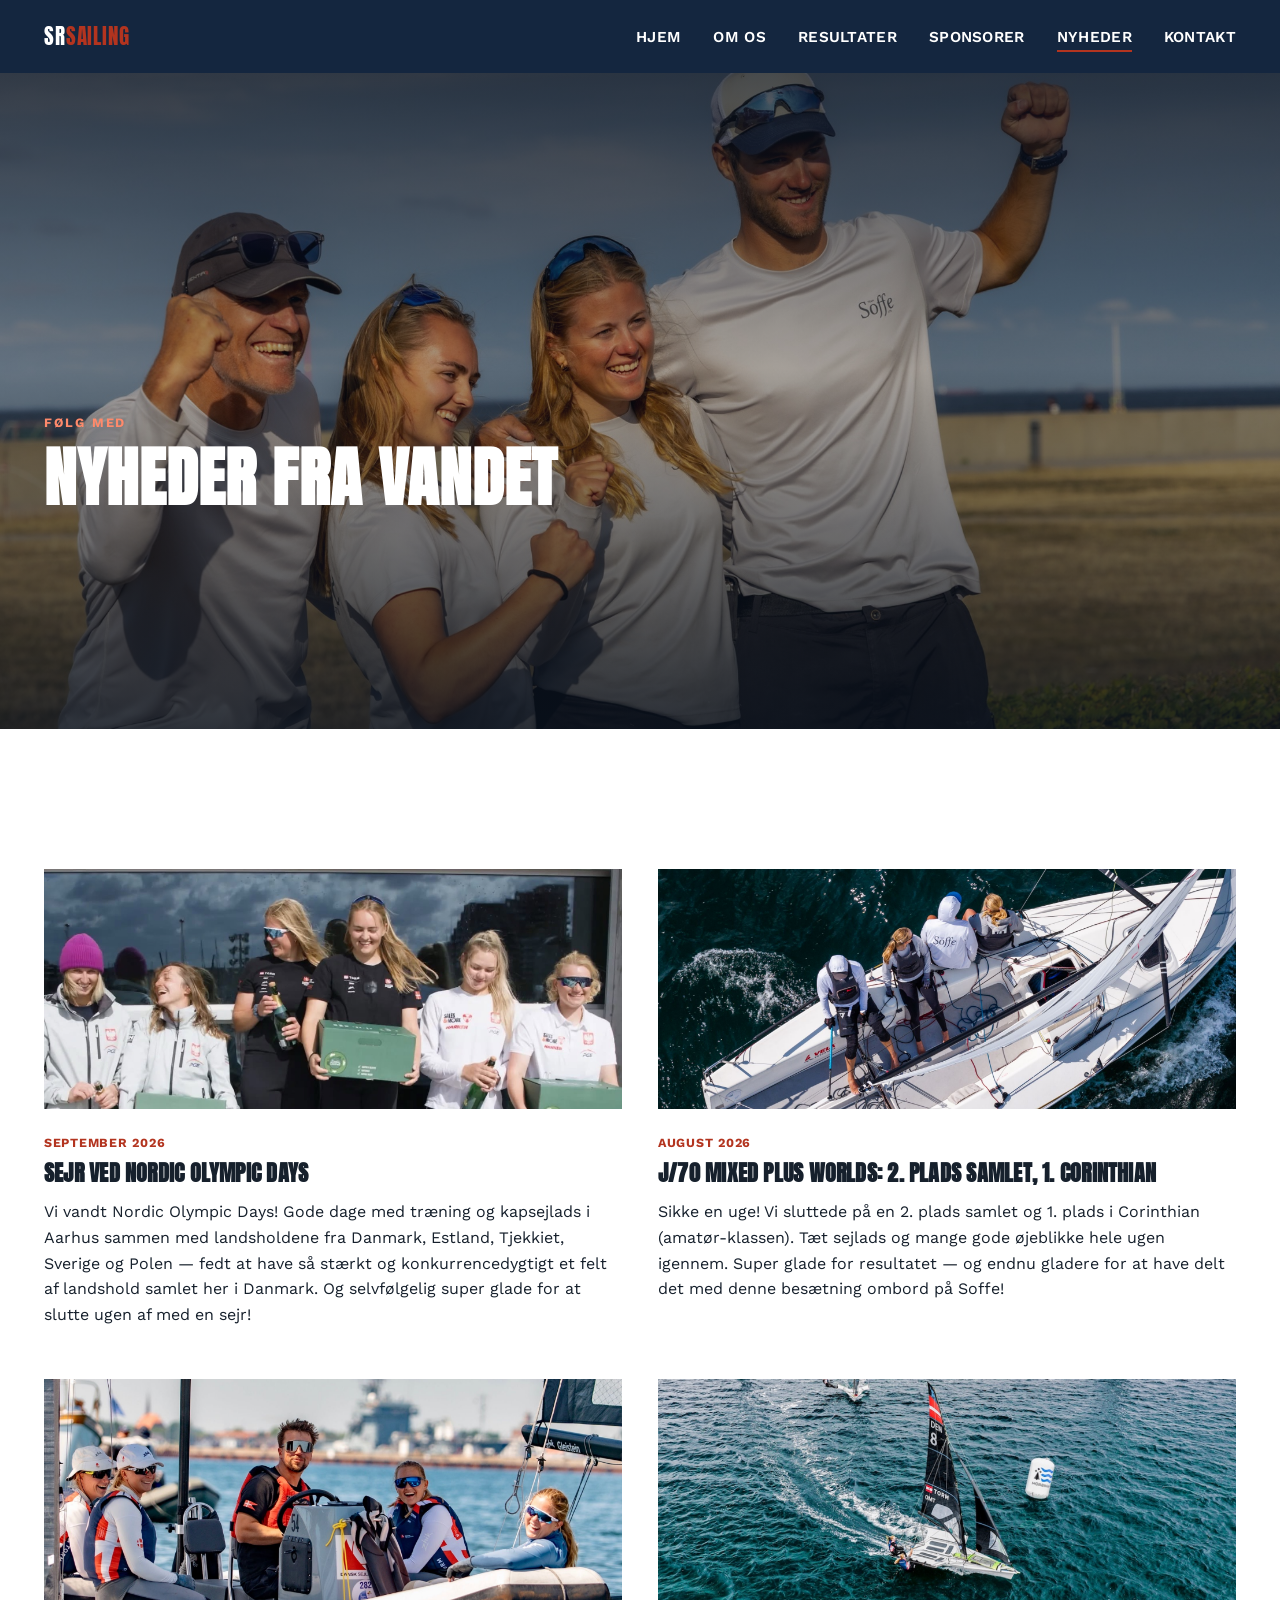
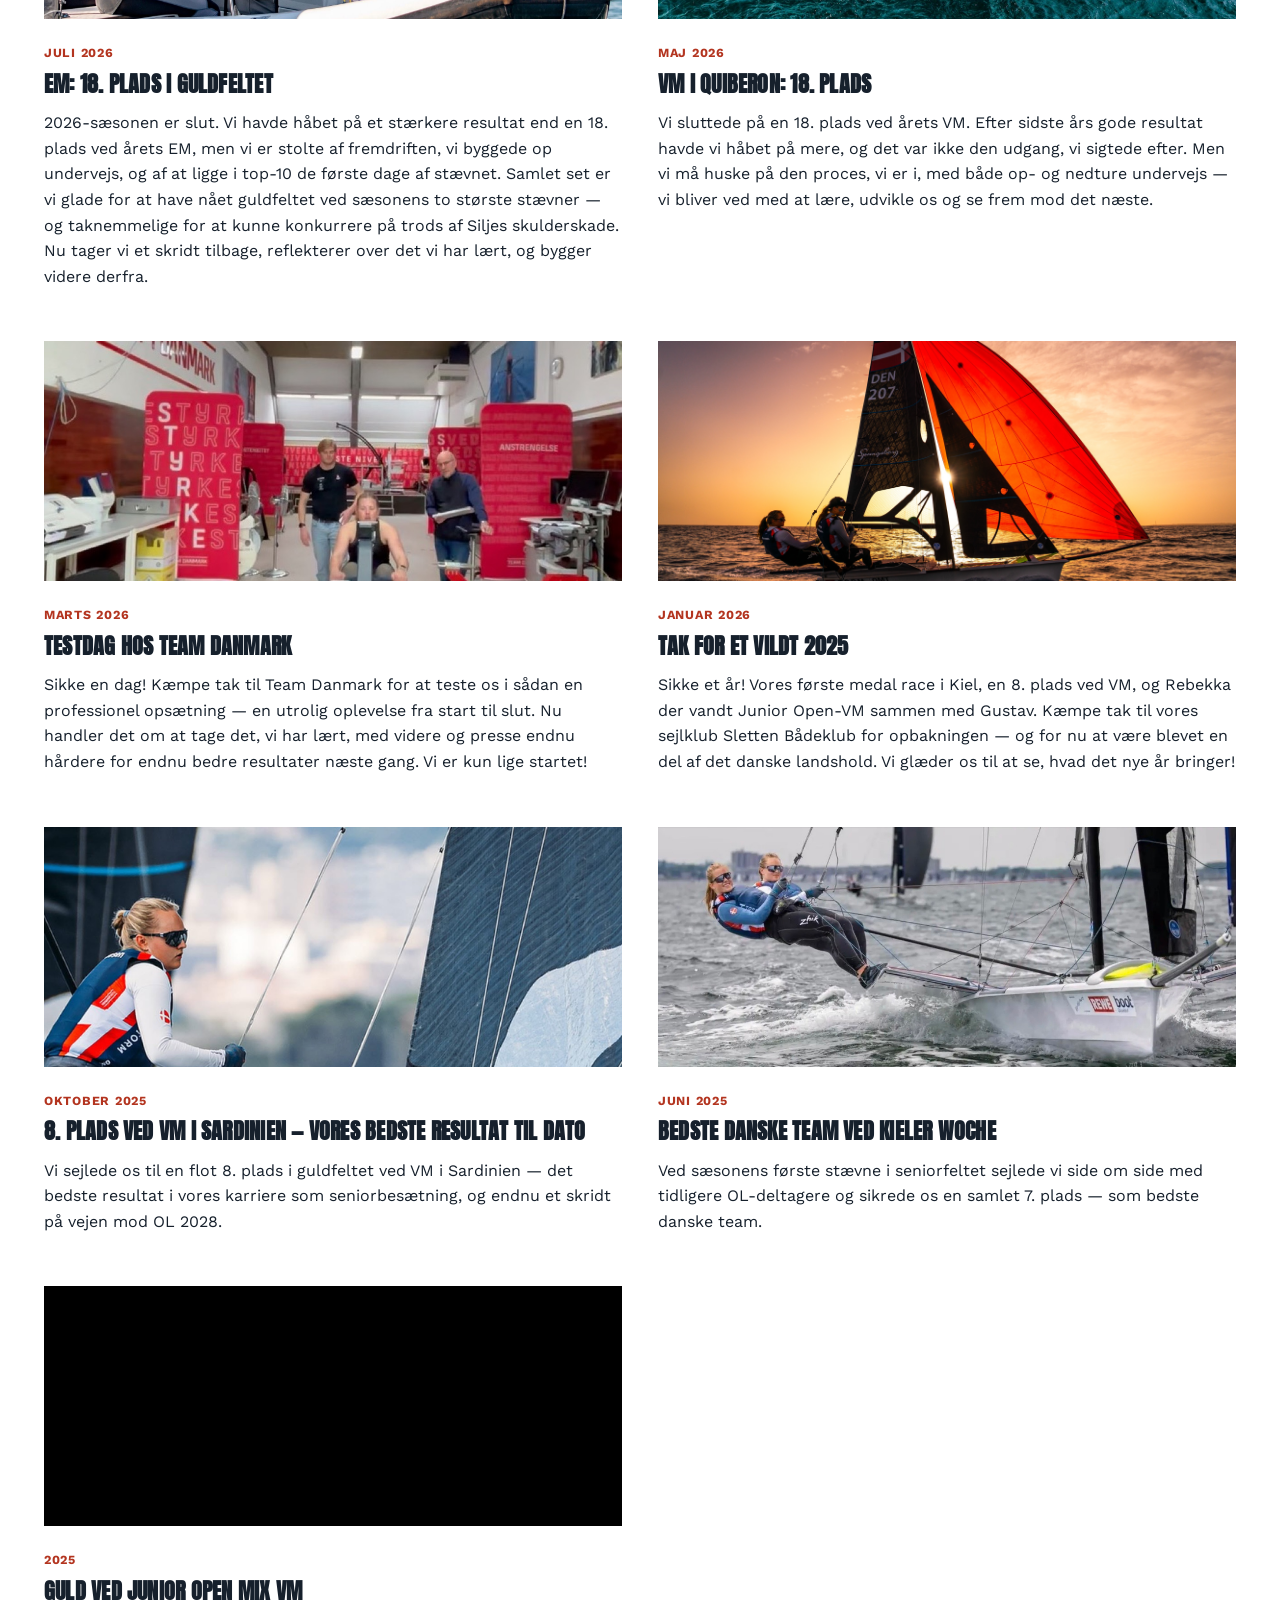
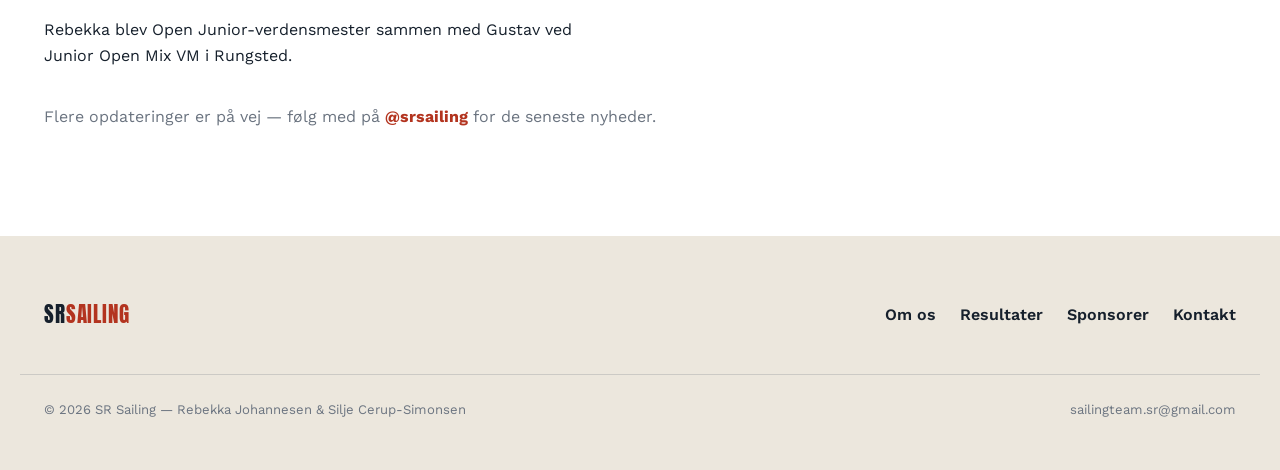
==== blog.html @ fe9ca8b4 "Show both faces in the VM Sardinien post photo Co-Authored-By: Claude Sonnet 5 <noreply@anthropic.co" ====
<!DOCTYPE html>
<html lang="da">
<head>
<meta charset="UTF-8">
<meta name="viewport" content="width=device-width, initial-scale=1.0">
<title>Nyheder — SR Sailing</title>
<meta name="description" content="Nyheder og opdateringer fra Rebekka Johannesen og Silje Cerup-Simonsens rejse mod OL 2028.">
<link rel="preconnect" href="https://fonts.googleapis.com">
<link href="https://fonts.googleapis.com/css2?family=Anton&family=Work+Sans:wght@400;500;600;700;800&display=swap" rel="stylesheet">
<link rel="stylesheet" href="assets/css/style.css">
</head>
<body>

<header class="site-header solid">
  <div class="container">
    <a href="index.html" class="brand">SR<span>SAILING</span></a>
    <button class="nav-toggle" aria-label="Menu">&#9776;</button>
    <ul class="nav-links">
      <li><a href="index.html">Hjem</a></li>
      <li><a href="om-os.html">Om os</a></li>
      <li><a href="resultater.html">Resultater</a></li>
      <li><a href="sponsorer.html">Sponsorer</a></li>
      <li><a href="blog.html" class="active">Nyheder</a></li>
      <li><a href="kontakt.html">Kontakt</a></li>
    </ul>
  </div>
</header>

<section class="page-hero with-photo" style="background-image: url('assets/images/sr-sailing-team.jpg'); background-position: center 20%;">
  <div class="container">
    <span class="eyebrow">Følg med</span>
    <h1>Nyheder fra vandet</h1>
  </div>
</section>

<section>
  <div class="container">
    <div class="post-grid">

      <article class="post-card" id="nordic-olympic-days">
        <img src="assets/images/nordic-olympic-days.jpg" alt="Sejrspodie ved Nordic Olympic Days" style="object-position: top;">
        <span class="post-date">September 2026</span>
        <h3>Sejr ved Nordic Olympic Days</h3>
        <p>Vi vandt Nordic Olympic Days! Gode dage med træning og kapsejlads i Aarhus sammen med landsholdene fra Danmark, Estland, Tjekkiet, Sverige og Polen — fedt at have så stærkt og konkurrencedygtigt et felt af landshold samlet her i Danmark. Og selvfølgelig super glade for at slutte ugen af med en sejr!</p>
      </article>

      <article class="post-card" id="j70-worlds">
        <img src="assets/images/j70-worlds.jpg" alt="Rebekka og Silje til J/70 Mixed Plus Worlds">
        <span class="post-date">August 2026</span>
        <h3>J/70 Mixed Plus Worlds: 2. plads samlet, 1. Corinthian</h3>
        <p>Sikke en uge! Vi sluttede på en 2. plads samlet og 1. plads i Corinthian (amatør-klassen). Tæt sejlads og mange gode øjeblikke hele ugen igennem. Super glade for resultatet — og endnu gladere for at have delt det med denne besætning ombord på Soffe!</p>
      </article>

      <article class="post-card" id="euros26">
        <img src="assets/images/euros26-rib.jpg" alt="Holdet efter en sejlads til EM 2026">
        <span class="post-date">Juli 2026</span>
        <h3>EM: 18. plads i guldfeltet</h3>
        <p>2026-sæsonen er slut. Vi havde håbet på et stærkere resultat end en 18. plads ved årets EM, men vi er stolte af fremdriften, vi byggede op undervejs, og af at ligge i top-10 de første dage af stævnet. Samlet set er vi glade for at have nået guldfeltet ved sæsonens to største stævner — og taknemmelige for at kunne konkurrere på trods af Siljes skulderskade. Nu tager vi et skridt tilbage, reflekterer over det vi har lært, og bygger videre derfra.</p>
      </article>

      <article class="post-card" id="worlds26">
        <img src="assets/images/worlds26-start.jpg" alt="Runder mærket ved VM i Quiberon" style="object-position: bottom;">
        <span class="post-date">Maj 2026</span>
        <h3>VM i Quiberon: 18. plads</h3>
        <p>Vi sluttede på en 18. plads ved årets VM. Efter sidste års gode resultat havde vi håbet på mere, og det var ikke den udgang, vi sigtede efter. Men vi må huske på den proces, vi er i, med både op- og nedture undervejs — vi bliver ved med at lære, udvikle os og se frem mod det næste.</p>
      </article>

      <article class="post-card" id="team-danmark">
        <img src="assets/images/team-danmark-test.jpg" alt="Fysisk test hos Team Danmark">
        <span class="post-date">Marts 2026</span>
        <h3>Testdag hos Team Danmark</h3>
        <p>Sikke en dag! Kæmpe tak til Team Danmark for at teste os i sådan en professionel opsætning — en utrolig oplevelse fra start til slut. Nu handler det om at tage det, vi har lært, med videre og presse endnu hårdere for endnu bedre resultater næste gang. Vi er kun lige startet!</p>
      </article>

      <article class="post-card" id="tak-2025">
        <img src="assets/images/hero-sunset.jpg" alt="DEN 48 i solnedgang">
        <span class="post-date">Januar 2026</span>
        <h3>Tak for et vildt 2025</h3>
        <p>Sikke et år! Vores første medal race i Kiel, en 8. plads ved VM, og Rebekka der vandt Junior Open-VM sammen med Gustav. Kæmpe tak til vores sejlklub Sletten Bådeklub for opbakningen — og for nu at være blevet en del af det danske landshold. Vi glæder os til at se, hvad det nye år bringer!</p>
      </article>

      <article class="post-card">
        <img src="assets/images/sardinien-blue.jpg" alt="DEN 48 under kapsejlads ved VM i Sardinien" style="object-position: top;">
        <span class="post-date">Oktober 2025</span>
        <h3>8. plads ved VM i Sardinien — vores bedste resultat til dato</h3>
        <p>Vi sejlede os til en flot 8. plads i guldfeltet ved VM i Sardinien — det bedste resultat i vores karriere som seniorbesætning, og endnu et skridt på vejen mod OL 2028.</p>
      </article>

      <article class="post-card">
        <img src="assets/images/kieler-woche.jpg" alt="DEN 48 til Kieler Woche" style="object-position: top;">
        <span class="post-date">Juni 2025</span>
        <h3>Bedste danske team ved Kieler Woche</h3>
        <p>Ved sæsonens første stævne i seniorfeltet sejlede vi side om side med tidligere OL-deltagere og sikrede os en samlet 7. plads — som bedste danske team.</p>
      </article>

      <article class="post-card">
        <img src="assets/images/placeholder-black.jpg" alt="Billede fra Junior Open Mix VM mangler">
        <span class="post-date">2025</span>
        <h3>Guld ved Junior Open Mix VM</h3>
        <p>Rebekka blev Open Junior-verdensmester sammen med Gustav ved Junior Open Mix VM i Rungsted.</p>
      </article>

    </div>
    <p style="margin-top: 20px; color: var(--muted);">Flere opdateringer er på vej — følg med på <a href="https://www.instagram.com/srsailing" target="_blank" rel="noopener" style="color:var(--red); font-weight:700;">@srsailing</a> for de seneste nyheder.</p>
  </div>
</section>

<footer class="site-footer">
  <div class="container">
    <a href="index.html" class="brand">SR<span>SAILING</span></a>
    <ul class="footer-links" style="list-style:none; padding:0;">
      <li><a href="om-os.html">Om os</a></li>
      <li><a href="resultater.html">Resultater</a></li>
      <li><a href="sponsorer.html">Sponsorer</a></li>
      <li><a href="kontakt.html">Kontakt</a></li>
    </ul>
  </div>
  <div class="container footer-bottom">
    <span>&copy; 2026 SR Sailing — Rebekka Johannesen &amp; Silje Cerup-Simonsen</span>
    <span>sailingteam.sr@gmail.com</span>
  </div>
</footer>

<script src="assets/js/main.js"></script>
</body>
</html>
---- assets/css/style.css ----
/* SR Sailing — DEN 48 · 49erFX · OL 2028 */

:root {
  --navy: #14263f;
  --navy-light: #1f3a5c;
  --cream: #ece7dd;
  --white: #ffffff;
  --ink: #16202c;
  --red: #b3341f;
  --muted: #6b7480;
  --radius-pill: 999px;
  --max-width: 1240px;
}

* { box-sizing: border-box; }
html { scroll-behavior: smooth; }

body {
  margin: 0;
  font-family: "Work Sans", -apple-system, BlinkMacSystemFont, "Segoe UI", sans-serif;
  color: var(--ink);
  background: var(--white);
  line-height: 1.6;
}

h1, h2, h3, .display {
  font-family: "Anton", "Arial Narrow", sans-serif;
  text-transform: uppercase;
  letter-spacing: 0.01em;
  line-height: 0.95;
  margin: 0;
}

a { color: inherit; text-decoration: none; }
img { max-width: 100%; display: block; }

.container {
  max-width: var(--max-width);
  margin: 0 auto;
  padding: 0 24px;
}

/* ---------- Header / Nav ---------- */

.site-header {
  position: absolute;
  top: 0; left: 0; right: 0;
  z-index: 50;
  padding: 28px 0;
}

.site-header.solid {
  position: relative;
  background: var(--navy);
  padding: 20px 0;
}

.site-header .container {
  display: flex;
  align-items: center;
  justify-content: space-between;
}

.brand {
  font-family: "Anton", sans-serif;
  font-size: 1.3rem;
  color: var(--white);
  letter-spacing: 0.04em;
}

.brand span { color: var(--red); }

.nav-links {
  display: flex;
  gap: 32px;
  list-style: none;
  margin: 0;
  padding: 0;
}

.nav-links a {
  color: var(--white);
  font-weight: 600;
  font-size: 0.95rem;
  letter-spacing: 0.02em;
  text-transform: uppercase;
  border-bottom: 2px solid transparent;
  padding-bottom: 4px;
  transition: border-color 0.2s ease;
}

.nav-links a:hover,
.nav-links a.active {
  border-color: var(--red);
}

.nav-toggle {
  display: none;
  background: none;
  border: none;
  color: var(--white);
  font-size: 1.6rem;
  cursor: pointer;
}

@media (max-width: 820px) {
  .nav-toggle { display: block; }
  .nav-links {
    position: fixed;
    inset: 0 0 0 auto;
    width: 78%;
    max-width: 320px;
    background: var(--navy);
    flex-direction: column;
    padding: 100px 32px;
    gap: 26px;
    transform: translateX(100%);
    transition: transform 0.3s ease;
  }
  .nav-links.open { transform: translateX(0); }
}

/* ---------- Hero ---------- */

.hero {
  position: relative;
  min-height: 92vh;
  display: flex;
  align-items: flex-end;
  color: var(--white);
  background-size: cover;
  background-position: center;
  overflow: hidden;
}

.hero::after {
  content: "";
  position: absolute;
  inset: 0;
  background: linear-gradient(180deg, rgba(10,18,30,0.22) 0%, rgba(10,18,30,0.05) 35%, rgba(10,18,30,0.48) 100%);
}

.hero-content {
  position: relative;
  z-index: 2;
  padding-bottom: 90px;
  min-width: 0;
}

.hero h1 {
  font-size: clamp(2.6rem, 8vw, 6rem);
  max-width: 900px;
}

.hero p {
  margin-top: 18px;
  font-size: 1.15rem;
  max-width: 520px;
  color: rgba(255,255,255,0.9);
}

.hero-meta {
  margin-top: 8px;
  font-weight: 600;
  letter-spacing: 0.08em;
  text-transform: uppercase;
  font-size: 0.85rem;
  color: var(--red);
}

.hero-actions {
  margin-top: 32px;
  display: flex;
  gap: 16px;
  flex-wrap: wrap;
}

.hero-content.align-right {
  text-align: left;
  margin-left: 62%;
  max-width: 38%;
  padding-right: 24px;
  flex-shrink: 0;
}

@media (max-width: 900px) {
  .hero-content.align-right {
    margin-left: 0;
    max-width: none;
    padding-right: 24px;
    flex-shrink: 1;
    width: 100%;
  }
  .hero-content.align-right .hero-actions {
    justify-content: flex-start;
  }
}

/* ---------- Buttons ---------- */

.btn {
  display: inline-block;
  padding: 16px 34px;
  border-radius: var(--radius-pill);
  font-weight: 700;
  text-transform: uppercase;
  letter-spacing: 0.05em;
  font-size: 0.85rem;
  transition: transform 0.15s ease, background 0.2s ease;
  border: 2px solid transparent;
}

.btn:hover { transform: translateY(-2px); }

.btn-light { background: var(--white); color: var(--navy); }
.btn-light:hover { background: var(--cream); }

.btn-outline { border-color: var(--white); color: var(--white); }
.btn-outline:hover { background: var(--white); color: var(--navy); }

.btn-navy { background: var(--navy); color: var(--white); }
.btn-navy:hover { background: var(--navy-light); }

.btn-red { background: var(--red); color: var(--white); }

/* ---------- Sections ---------- */

section { padding: 90px 0; }

.section-navy { background: var(--navy); color: var(--white); }
.section-cream { background: var(--cream); }

.eyebrow {
  text-transform: uppercase;
  letter-spacing: 0.15em;
  font-size: 0.8rem;
  font-weight: 700;
  color: var(--red);
  margin-bottom: 14px;
  display: block;
}

.section-navy .eyebrow { color: #ff8a6b; }

.big-title {
  font-size: clamp(2.2rem, 6vw, 4.5rem);
  margin-bottom: 24px;
}

.two-col {
  display: grid;
  grid-template-columns: 1fr 1fr;
  gap: 60px;
  align-items: start;
}

@media (max-width: 780px) {
  .two-col { grid-template-columns: 1fr; gap: 32px; }
}

.lede { font-size: 1.2rem; max-width: 46ch; }

/* ---------- Stats ---------- */

.stats-row {
  display: grid;
  grid-template-columns: repeat(4, 1fr);
  gap: 28px;
  margin-top: 50px;
}

@media (max-width: 780px) {
  .stats-row { grid-template-columns: repeat(2, 1fr); }
}

.stat {
  border-left: 3px solid var(--red);
  padding-left: 18px;
}

.stat .num {
  font-family: "Anton", sans-serif;
  font-size: 2.6rem;
  display: block;
}

.stat .label {
  font-size: 0.85rem;
  color: var(--muted);
  text-transform: uppercase;
  letter-spacing: 0.04em;
}

.section-navy .stat .label { color: rgba(255,255,255,0.65); }

/* ---------- Gallery ---------- */

.gallery {
  display: grid;
  grid-template-columns: repeat(4, 1fr);
  gap: 4px;
  margin-top: 40px;
}

.gallery img {
  width: 100%;
  height: 320px;
  object-fit: cover;
}

@media (max-width: 900px) {
  .gallery { grid-template-columns: repeat(2, 1fr); }
  .gallery img { height: 220px; }
}

.gallery-item {
  position: relative;
  overflow: hidden;
  display: block;
  cursor: pointer;
}

.gallery-item img {
  transition: transform 0.4s ease;
}

.gallery-item:hover img {
  transform: scale(1.05);
}

.gallery-item .tag {
  position: absolute;
  left: 14px;
  bottom: 14px;
  color: var(--white);
  font-weight: 700;
  text-transform: uppercase;
  font-size: 0.72rem;
  letter-spacing: 0.06em;
  padding: 6px 14px;
  background: rgba(20,38,63,0.65);
  border-radius: var(--radius-pill);
}

/* ---------- Cards ---------- */

.card {
  background: var(--white);
  border-radius: 4px;
  padding: 36px;
  box-shadow: 0 12px 40px rgba(20, 38, 63, 0.08);
}

.people-grid {
  display: grid;
  grid-template-columns: 1fr 1fr;
  gap: 40px;
  margin-top: 50px;
}

@media (max-width: 780px) {
  .people-grid { grid-template-columns: 1fr; }
}

.person-card img {
  width: 100%;
  height: 340px;
  object-fit: cover;
  margin-bottom: 20px;
}

.person-card h3 { font-size: 1.6rem; margin-bottom: 4px; }
.person-role {
  color: var(--red);
  font-weight: 700;
  text-transform: uppercase;
  font-size: 0.8rem;
  letter-spacing: 0.06em;
  display: block;
  margin-bottom: 14px;
}

/* ---------- Timeline / Results ---------- */

.timeline { margin-top: 50px; }

.timeline-group { margin-bottom: 50px; }

.timeline-group h3 {
  font-size: 1.5rem;
  margin-bottom: 22px;
  padding-bottom: 12px;
  border-bottom: 3px solid var(--red);
  display: inline-block;
}

.result-row {
  display: flex;
  justify-content: space-between;
  align-items: baseline;
  gap: 20px;
  padding: 18px 0;
  border-bottom: 1px solid rgba(20,38,63,0.1);
}

.result-row .year {
  font-family: "Anton", sans-serif;
  font-size: 1.1rem;
  color: var(--red);
  min-width: 64px;
}

.result-row .what { flex: 1; font-weight: 600; }
.result-row .place { color: var(--muted); font-size: 0.95rem; }

.badge {
  display: inline-block;
  background: var(--navy);
  color: var(--white);
  font-size: 0.7rem;
  font-weight: 700;
  text-transform: uppercase;
  letter-spacing: 0.05em;
  padding: 4px 10px;
  border-radius: var(--radius-pill);
  margin-left: 10px;
}

/* ---------- Sponsors ---------- */

.sponsor-list {
  display: flex;
  flex-wrap: wrap;
  gap: 18px;
  margin-top: 40px;
}

.sponsor-pill {
  background: rgba(255,255,255,0.08);
  border: 1px solid rgba(255,255,255,0.25);
  padding: 14px 26px;
  border-radius: var(--radius-pill);
  font-weight: 700;
  letter-spacing: 0.03em;
}

.section-cream .sponsor-pill {
  background: var(--white);
  border: 1px solid rgba(20,38,63,0.15);
  color: var(--navy);
}

.offer-grid {
  display: grid;
  grid-template-columns: repeat(3, 1fr);
  gap: 30px;
  margin-top: 50px;
}

@media (max-width: 900px) {
  .offer-grid { grid-template-columns: 1fr; }
}

.offer-card h3 {
  font-size: 1.15rem;
  margin-bottom: 12px;
  text-transform: none;
  font-family: "Work Sans", sans-serif;
  font-weight: 800;
}

/* ---------- Blog ---------- */

.post-grid {
  display: grid;
  grid-template-columns: repeat(2, 1fr);
  gap: 36px;
  margin-top: 50px;
}

@media (max-width: 780px) {
  .post-grid { grid-template-columns: 1fr; }
}

.post-card img {
  width: 100%;
  height: 240px;
  object-fit: cover;
  margin-bottom: 20px;
}

.post-date {
  text-transform: uppercase;
  font-size: 0.78rem;
  letter-spacing: 0.06em;
  color: var(--red);
  font-weight: 700;
}

.post-card h3 { margin-top: 8px; font-size: 1.4rem; }

/* ---------- Contact ---------- */

.contact-grid {
  display: grid;
  grid-template-columns: 1fr 1fr;
  gap: 50px;
  margin-top: 40px;
}

@media (max-width: 780px) {
  .contact-grid { grid-template-columns: 1fr; }
}

.contact-item {
  padding: 26px 0;
  border-bottom: 1px solid rgba(255,255,255,0.15);
}

.contact-item .label {
  text-transform: uppercase;
  font-size: 0.78rem;
  letter-spacing: 0.06em;
  color: rgba(255,255,255,0.6);
  display: block;
  margin-bottom: 6px;
}

.contact-item a, .contact-item span.value {
  font-size: 1.2rem;
  font-weight: 700;
}

/* ---------- Footer ---------- */

.site-footer {
  background: var(--cream);
  padding: 50px 0;
}

.site-footer .container {
  display: flex;
  justify-content: space-between;
  align-items: center;
  flex-wrap: wrap;
  gap: 20px;
}

.site-footer .brand { color: var(--ink); }
.site-footer .brand span { color: var(--red); }

.footer-links {
  display: flex;
  gap: 24px;
  font-weight: 600;
}

.footer-bottom {
  margin-top: 30px;
  padding-top: 24px;
  border-top: 1px solid rgba(20,38,63,0.15);
  font-size: 0.82rem;
  color: var(--muted);
  display: flex;
  justify-content: space-between;
  flex-wrap: wrap;
  gap: 10px;
}

/* ---------- Page hero (inner pages) ---------- */

.page-hero {
  background: var(--navy);
  color: var(--white);
  padding: 180px 0 70px;
}

.page-hero .eyebrow { color: #ff8a6b; }
.page-hero h1 { font-size: clamp(2.2rem, 7vw, 4rem); }

.page-hero.with-photo {
  position: relative;
  background-size: cover;
  background-position: center;
  padding: 340px 0 220px;
  overflow: hidden;
}

.page-hero.with-photo::after {
  content: "";
  position: absolute;
  inset: 0;
  background: linear-gradient(180deg, rgba(10,18,30,0.75) 0%, rgba(10,18,30,0.35) 45%, rgba(10,18,30,0.85) 100%);
}

.page-hero.with-photo .container {
  position: relative;
  z-index: 2;
}

.full-photo {
  height: 60vh;
  min-height: 380px;
  background-size: cover;
  background-position: center;
}

/* ---------- Full-bleed feature video (no controls, autoplay muted) ---------- */

.video-feature {
  position: relative;
  width: 100%;
  height: 85vh;
  min-height: 420px;
  max-height: 820px;
  background: #000;
  overflow: hidden;
}

.video-feature video {
  width: 100%;
  height: 100%;
  object-fit: cover;
  display: block;
  pointer-events: none;
}

.mute-toggle {
  position: absolute;
  right: 24px;
  bottom: 24px;
  z-index: 3;
  width: 48px;
  height: 48px;
  border-radius: 50%;
  border: none;
  background: rgba(20, 38, 63, 0.55);
  color: var(--white);
  font-size: 1.2rem;
  cursor: pointer;
  display: flex;
  align-items: center;
  justify-content: center;
  transition: background 0.2s ease;
}

.mute-toggle:hover {
  background: rgba(20, 38, 63, 0.8);
}

/* ---------- Video embeds ---------- */

.video-wrap {
  position: relative;
  width: 100%;
  aspect-ratio: 16 / 9;
  margin-top: 40px;
  background: #000;
  overflow: hidden;
}

.video-wrap iframe,
.video-wrap video {
  display: block;
  width: 100%;
  height: 100%;
  border: 0;
  object-fit: cover;
}
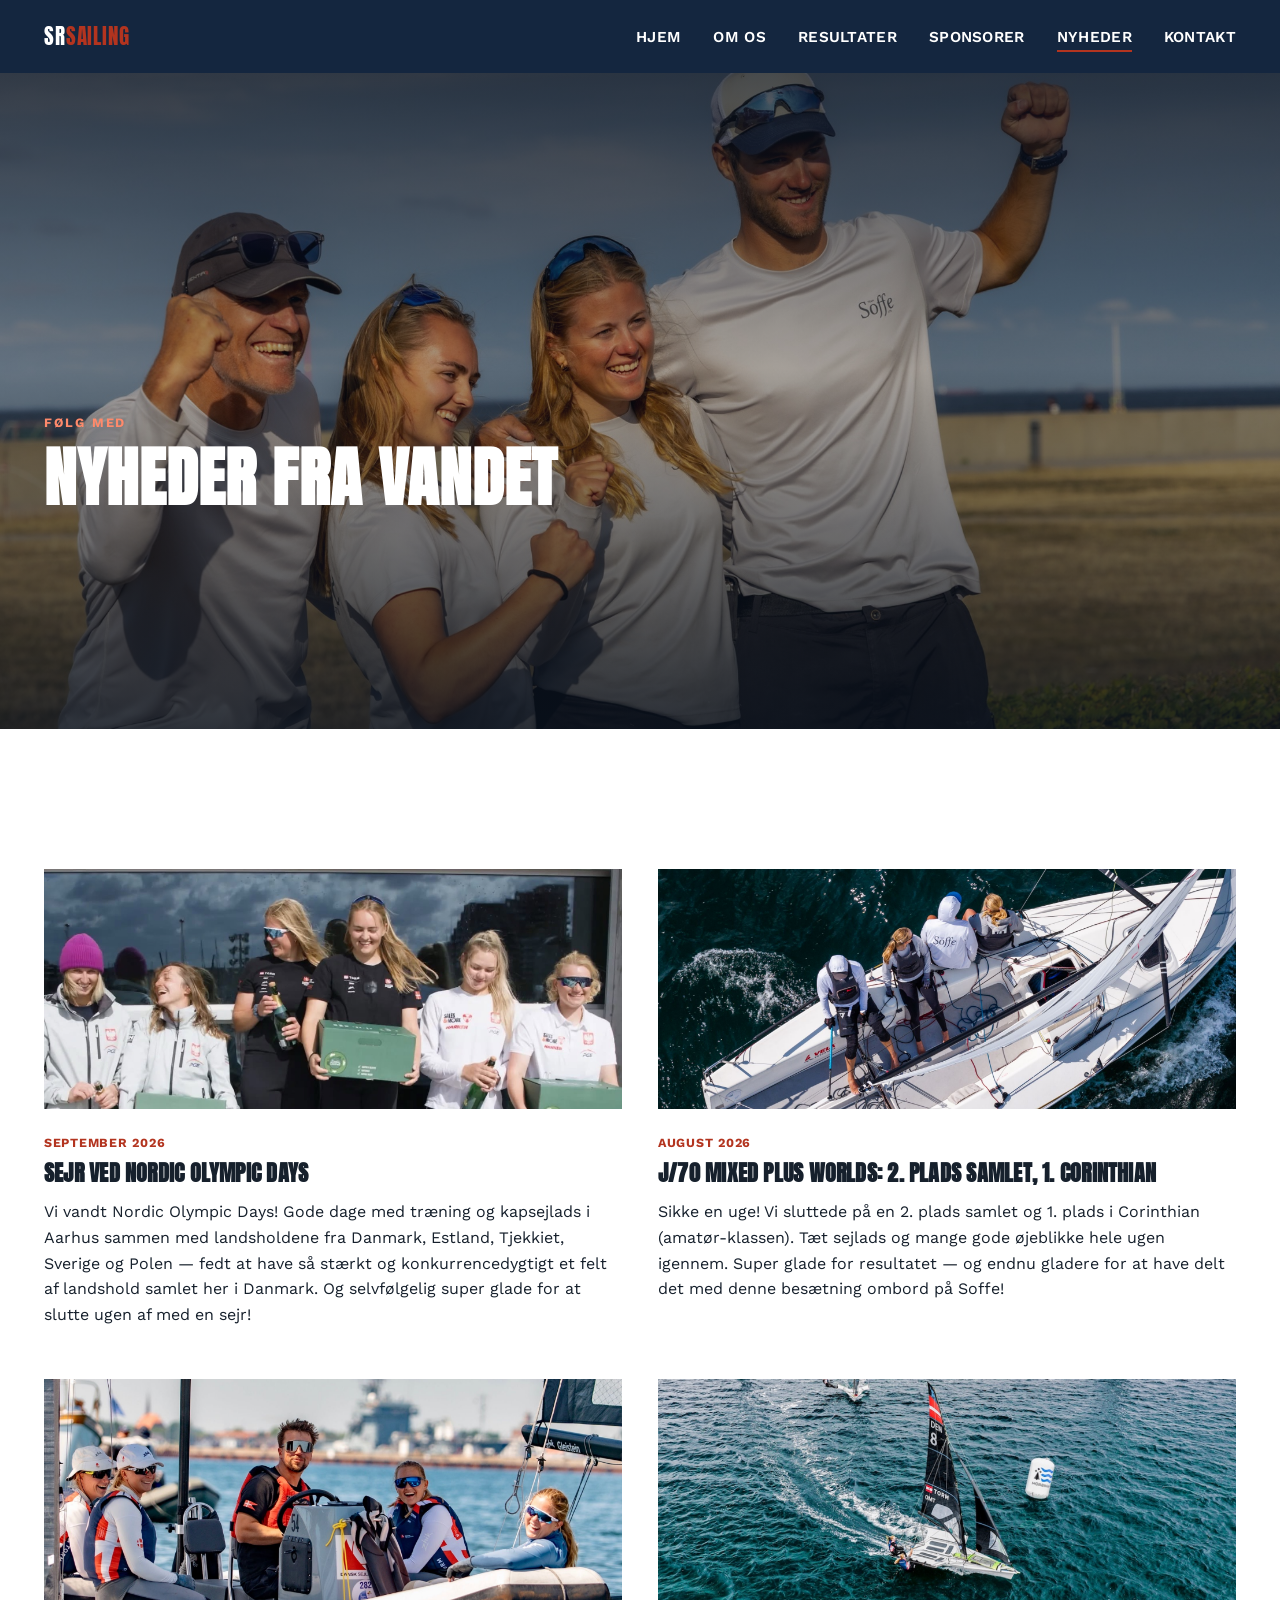
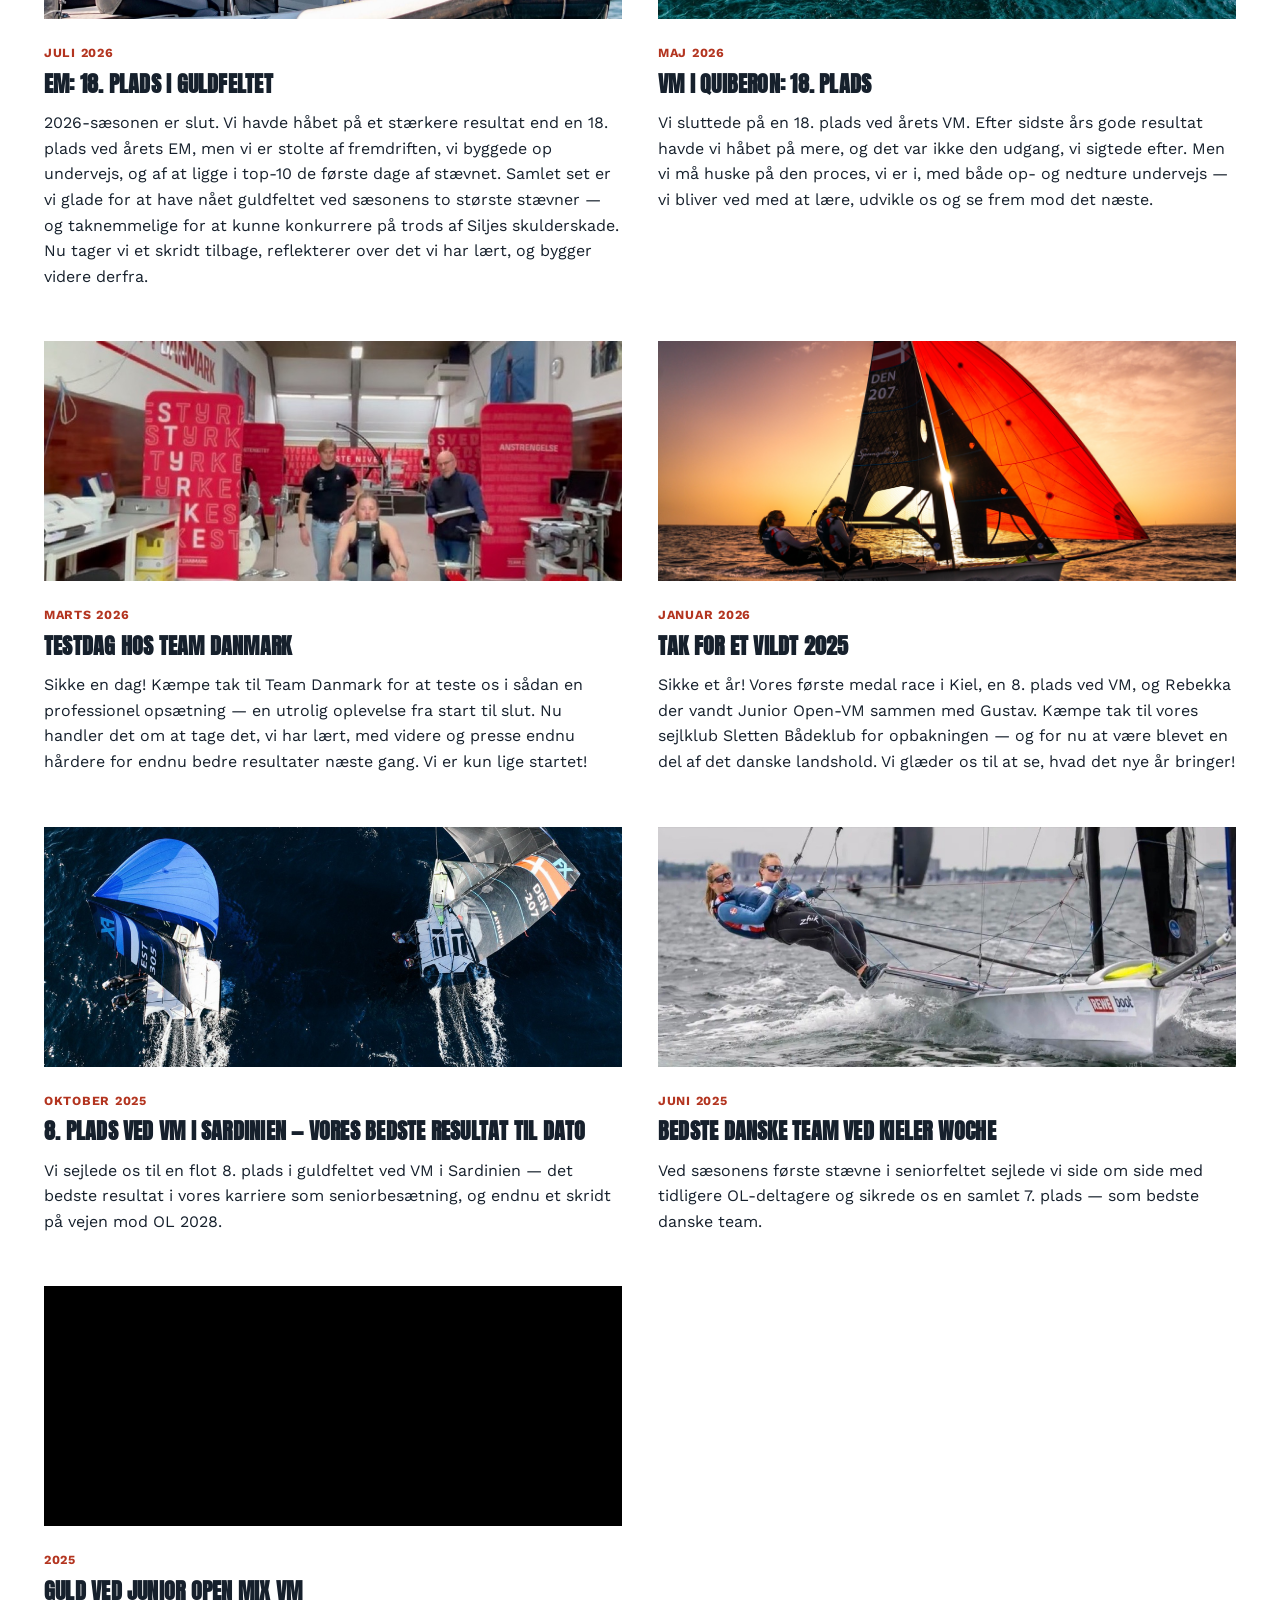
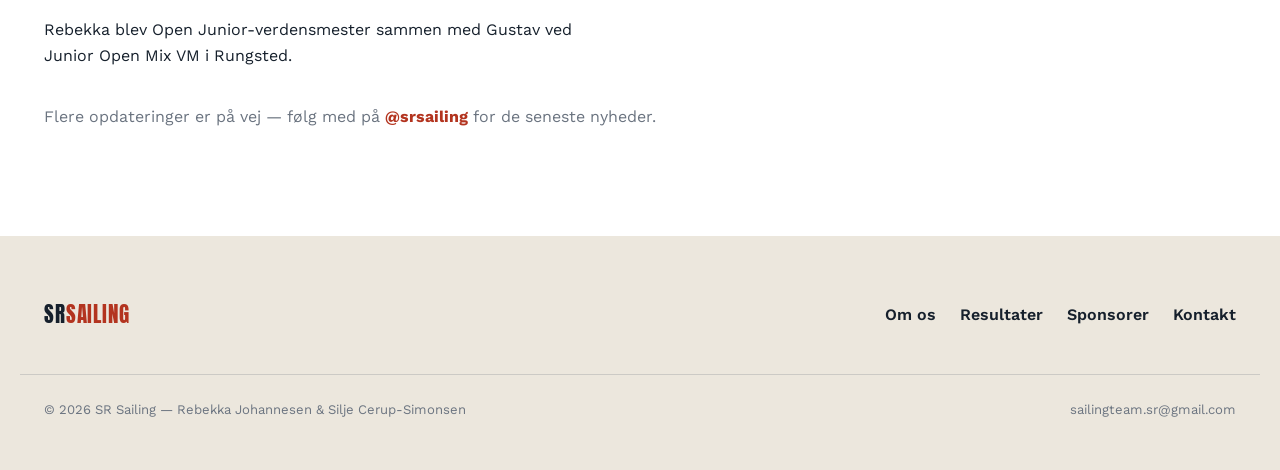
==== commit 2b5fcace: "Use aerial drone shot for VM Sardinien post Co-Authored-By: Claude Sonnet 5 <noreply@anthropic.com>" ====
--- a/blog.html
+++ b/blog.html
@@ -80,7 +80,7 @@
       </article>
 
       <article class="post-card">
-        <img src="assets/images/sardinien-blue.jpg" alt="DEN 48 under kapsejlads ved VM i Sardinien" style="object-position: top;">
+        <img src="assets/images/sardinien-aerial.jpg" alt="DEN 207 under kapsejlads ved VM i Sardinien">
         <span class="post-date">Oktober 2025</span>
         <h3>8. plads ved VM i Sardinien — vores bedste resultat til dato</h3>
         <p>Vi sejlede os til en flot 8. plads i guldfeltet ved VM i Sardinien — det bedste resultat i vores karriere som seniorbesætning, og endnu et skridt på vejen mod OL 2028.</p>
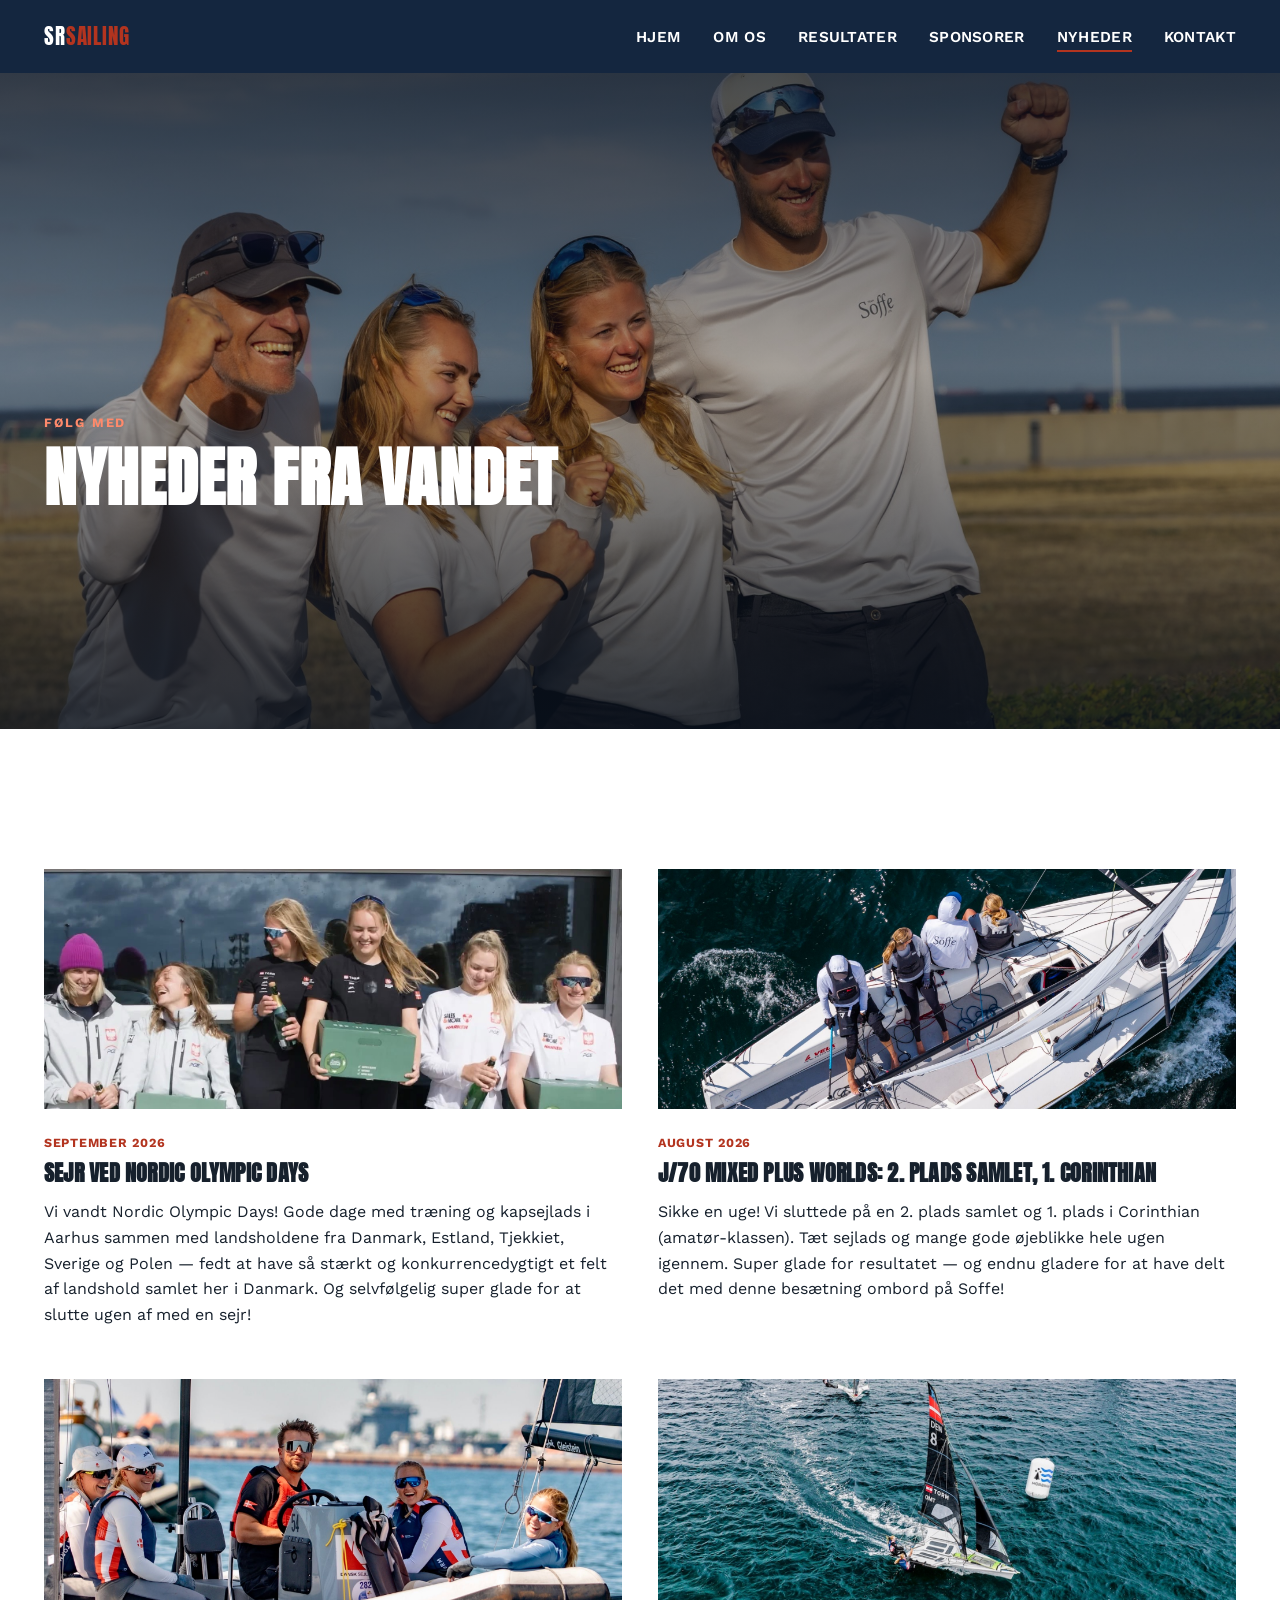
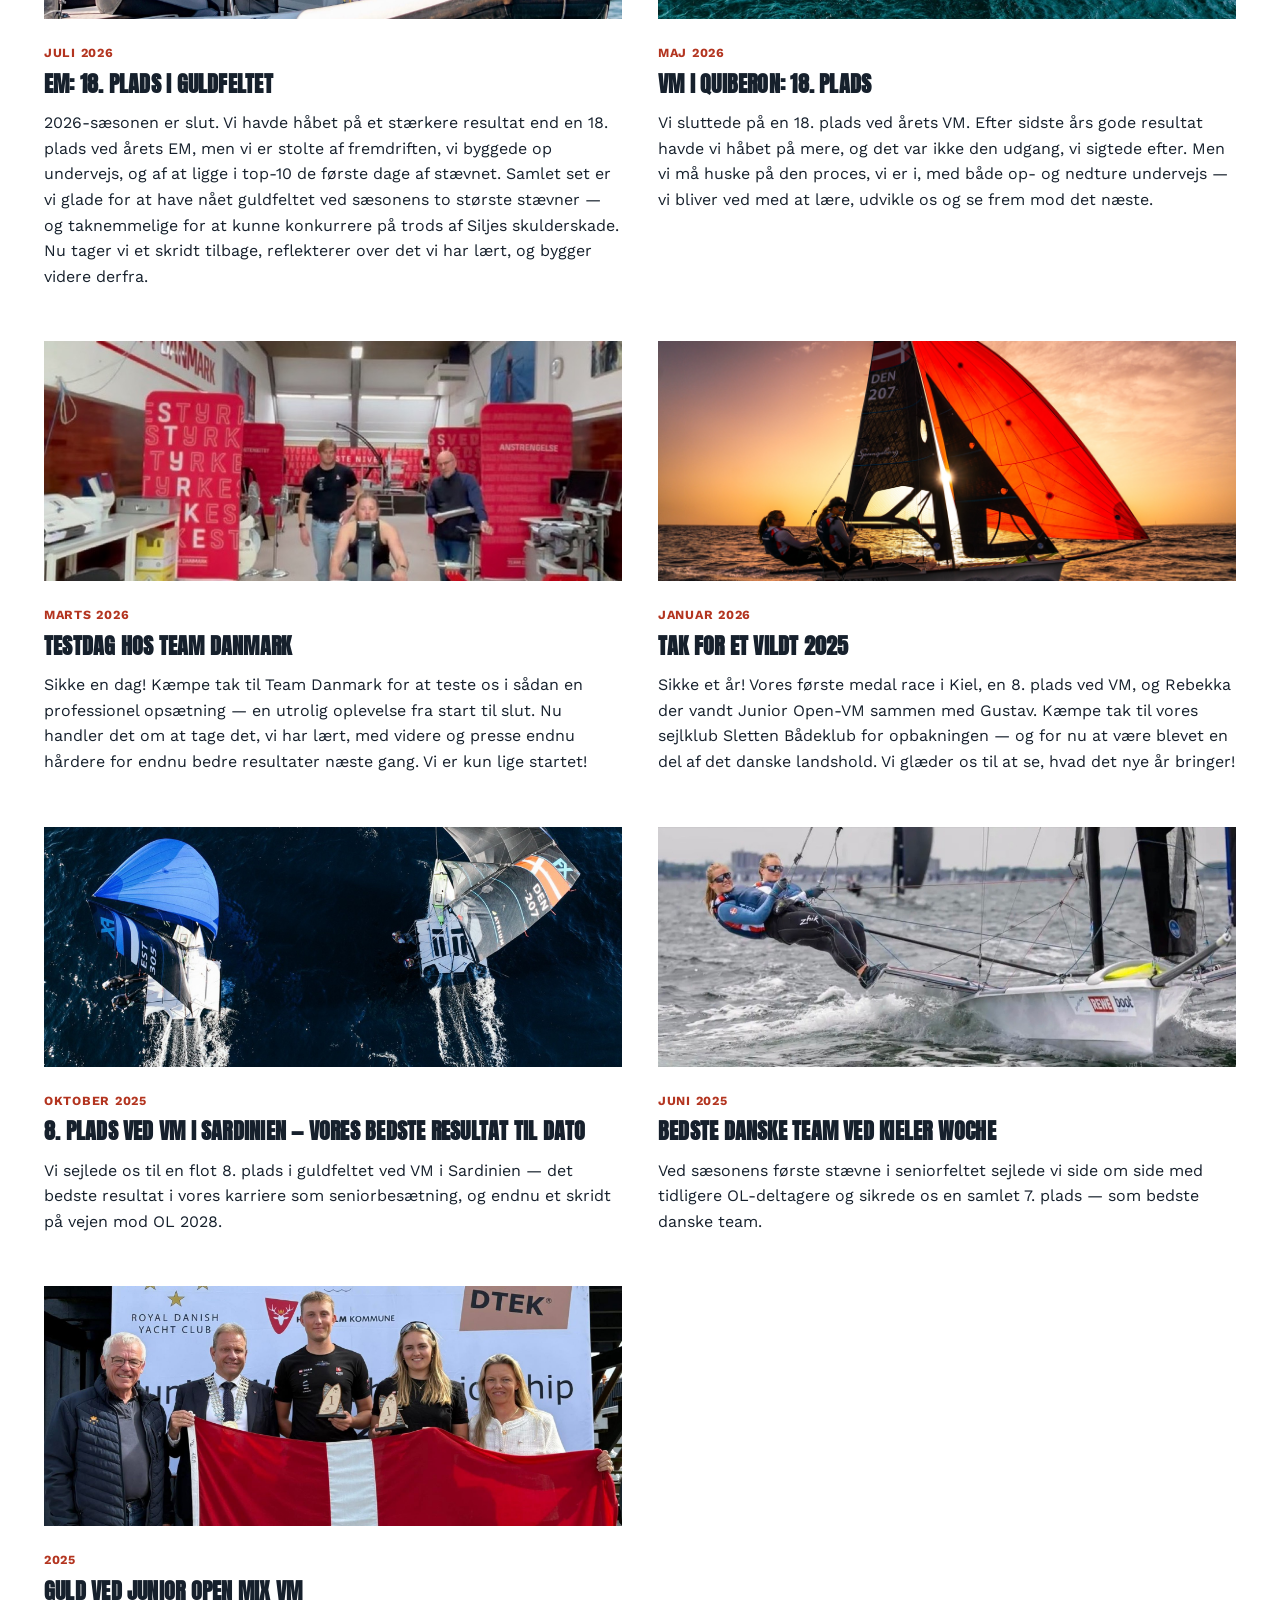
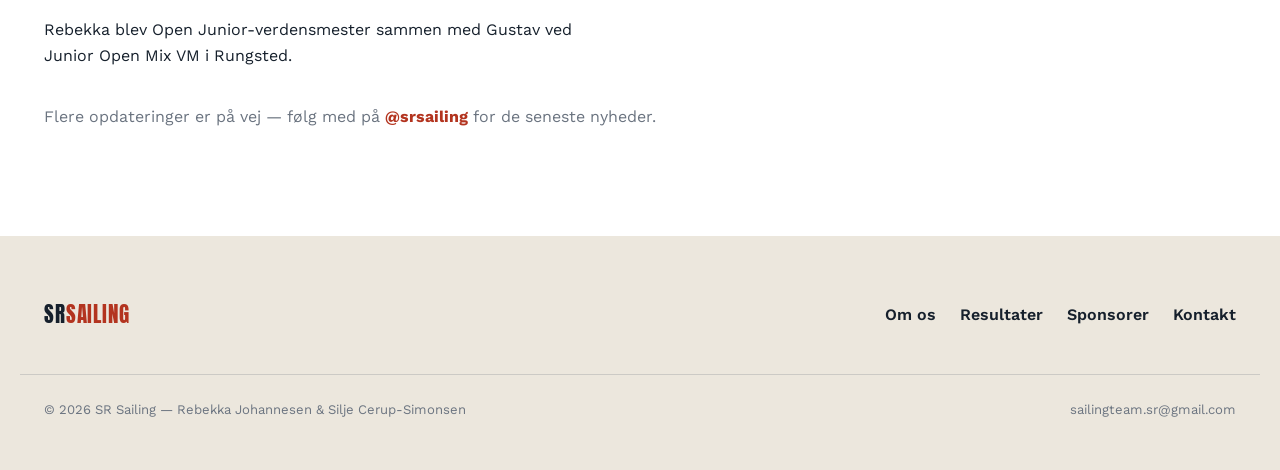
==== commit e2a02684: "Add podium photo for Junior Open Mix VM post Co-Authored-By: Claude Sonnet 5 <noreply@anthropic.com>" ====
--- a/blog.html
+++ b/blog.html
@@ -94,7 +94,7 @@
       </article>
 
       <article class="post-card">
-        <img src="assets/images/placeholder-black.jpg" alt="Billede fra Junior Open Mix VM mangler">
+        <img src="assets/images/junior-open-mix-vm.jpg" alt="Rebekka og Gustav på podiet ved Junior Open Mix VM i Rungsted">
         <span class="post-date">2025</span>
         <h3>Guld ved Junior Open Mix VM</h3>
         <p>Rebekka blev Open Junior-verdensmester sammen med Gustav ved Junior Open Mix VM i Rungsted.</p>
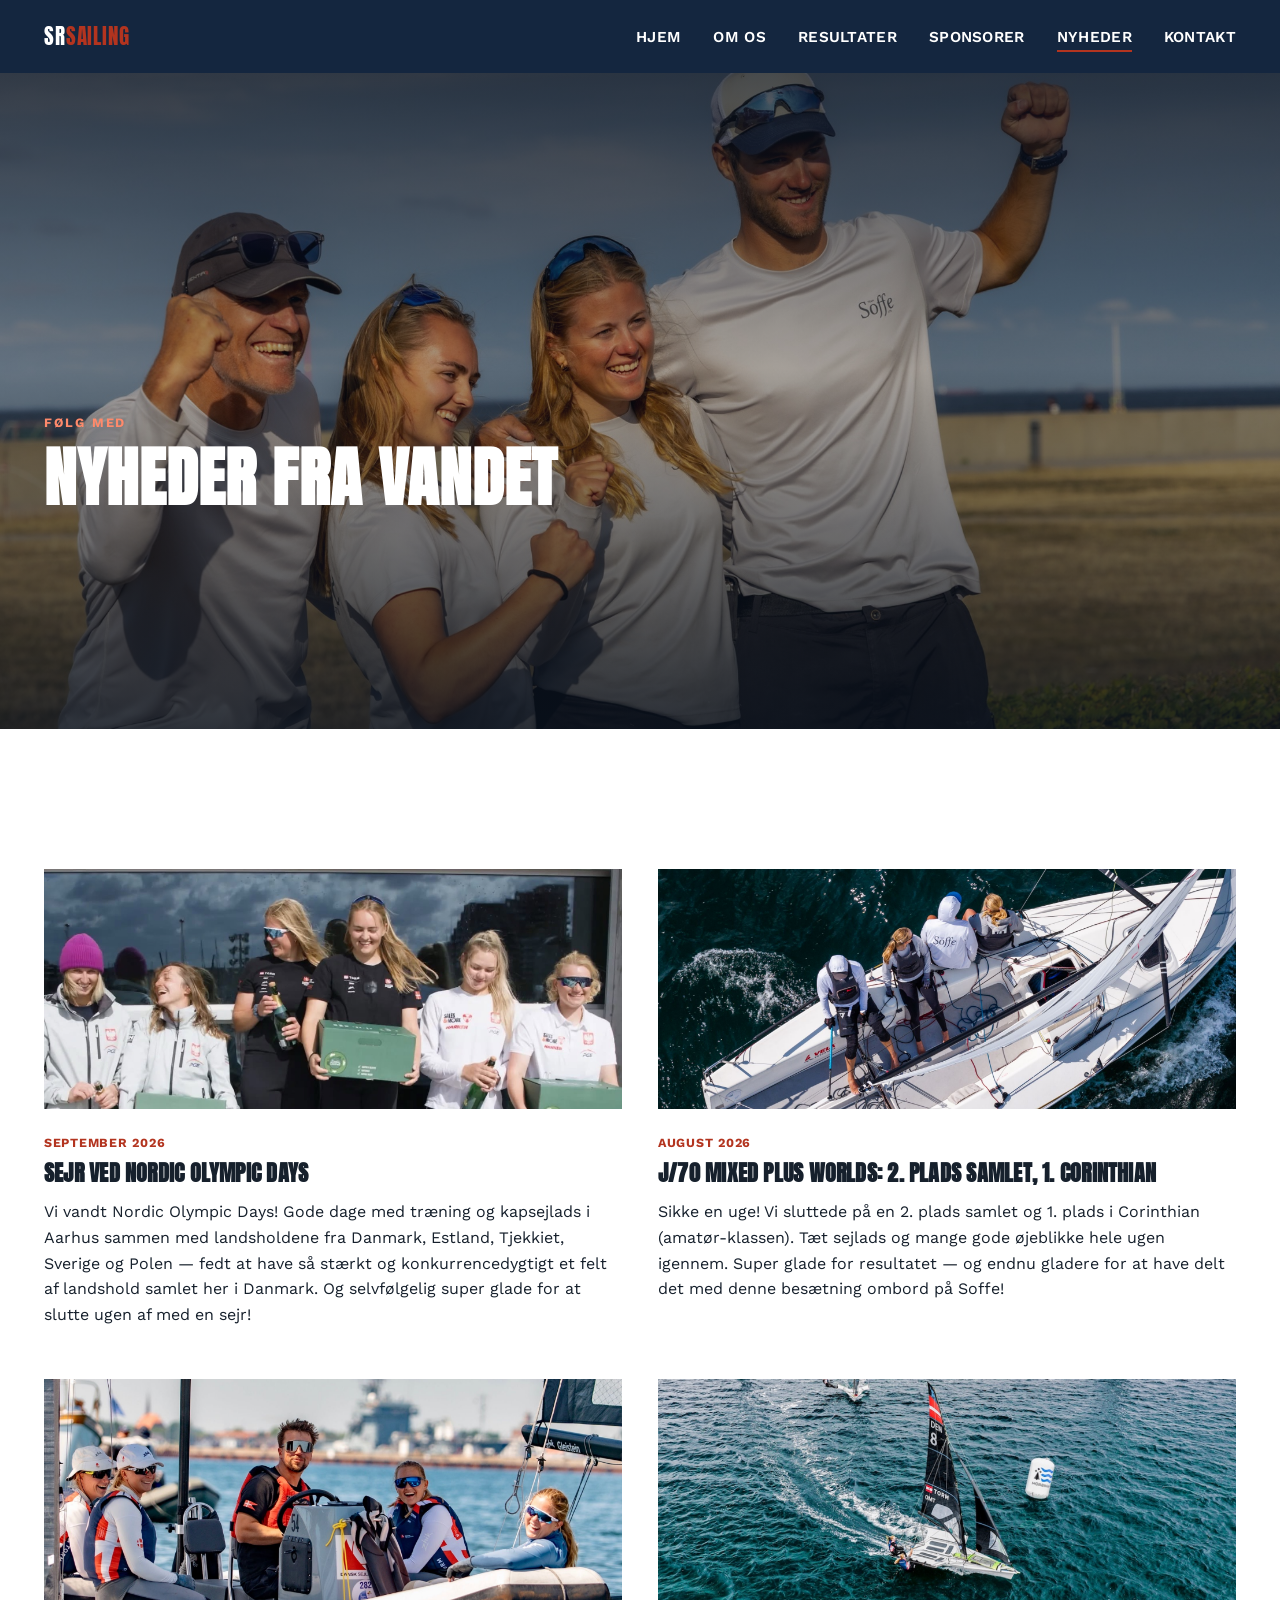
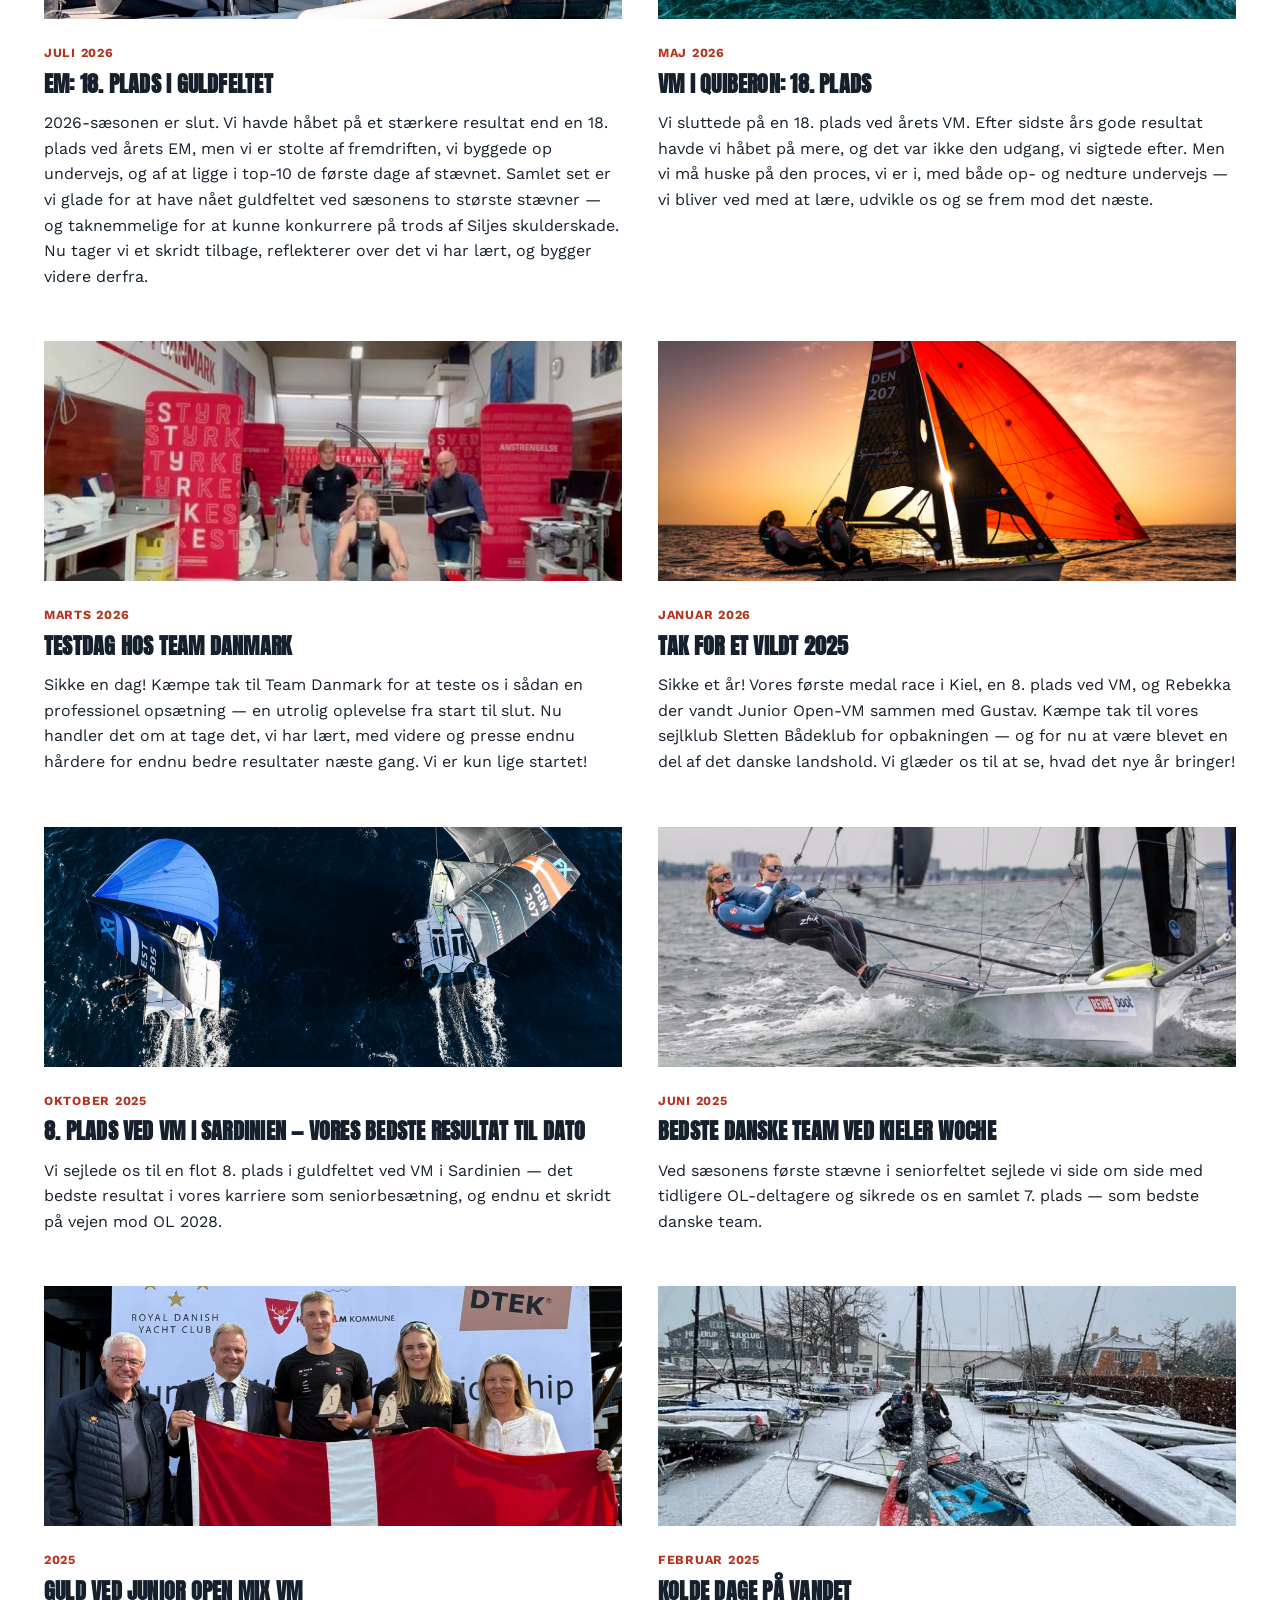
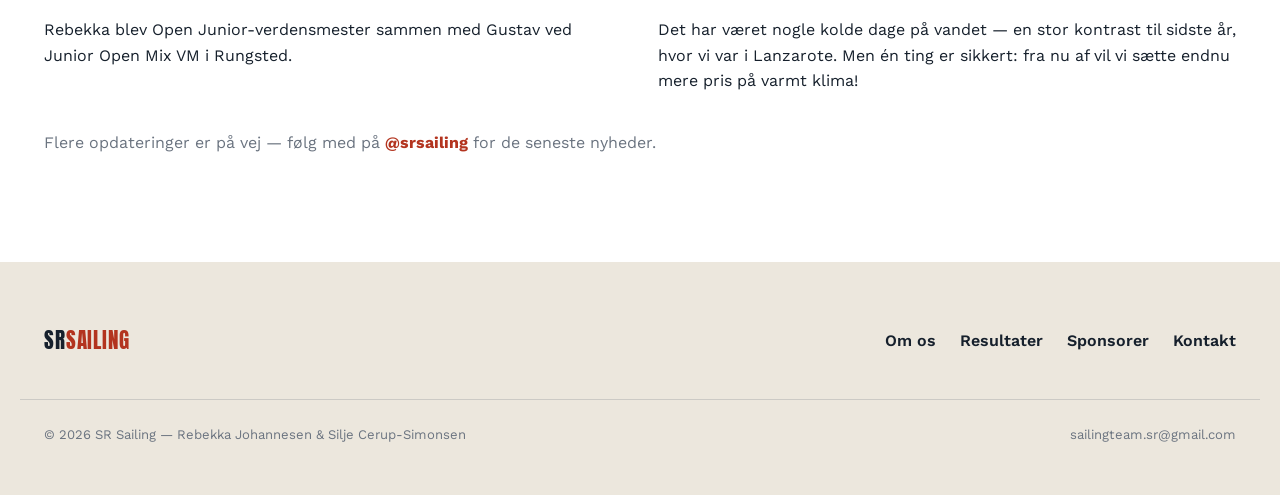
==== commit 18798d78: "Add "Kolde dage på vandet" post from February 2025 Co-Authored-By: Claude Sonnet 5 <noreply@anthropi" ====
--- a/blog.html
+++ b/blog.html
@@ -100,6 +100,13 @@
         <p>Rebekka blev Open Junior-verdensmester sammen med Gustav ved Junior Open Mix VM i Rungsted.</p>
       </article>
 
+      <article class="post-card">
+        <img src="assets/images/sne-hellerup.jpg" alt="Sne på bådene ved Hellerup Sejlklub">
+        <span class="post-date">Februar 2025</span>
+        <h3>Kolde dage på vandet</h3>
+        <p>Det har været nogle kolde dage på vandet — en stor kontrast til sidste år, hvor vi var i Lanzarote. Men én ting er sikkert: fra nu af vil vi sætte endnu mere pris på varmt klima!</p>
+      </article>
+
     </div>
     <p style="margin-top: 20px; color: var(--muted);">Flere opdateringer er på vej — følg med på <a href="https://www.instagram.com/srsailing" target="_blank" rel="noopener" style="color:var(--red); font-weight:700;">@srsailing</a> for de seneste nyheder.</p>
   </div>
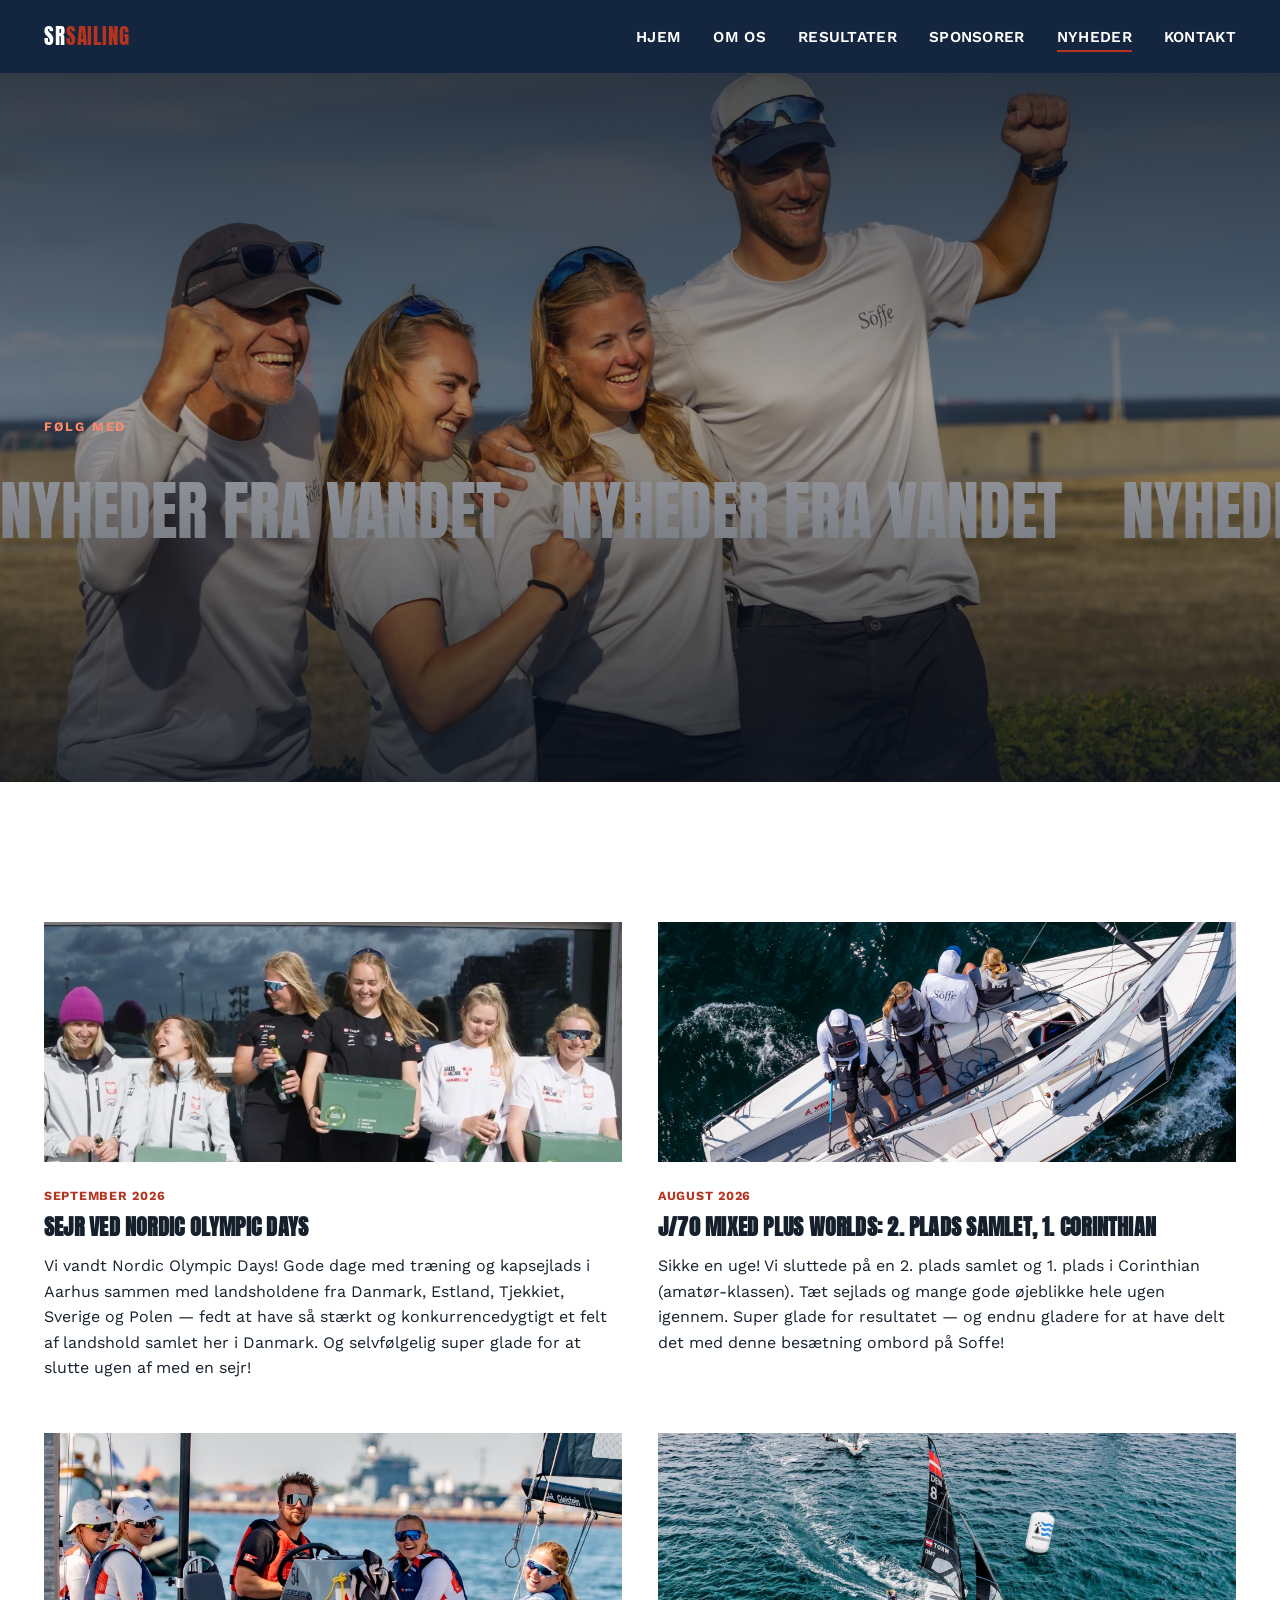
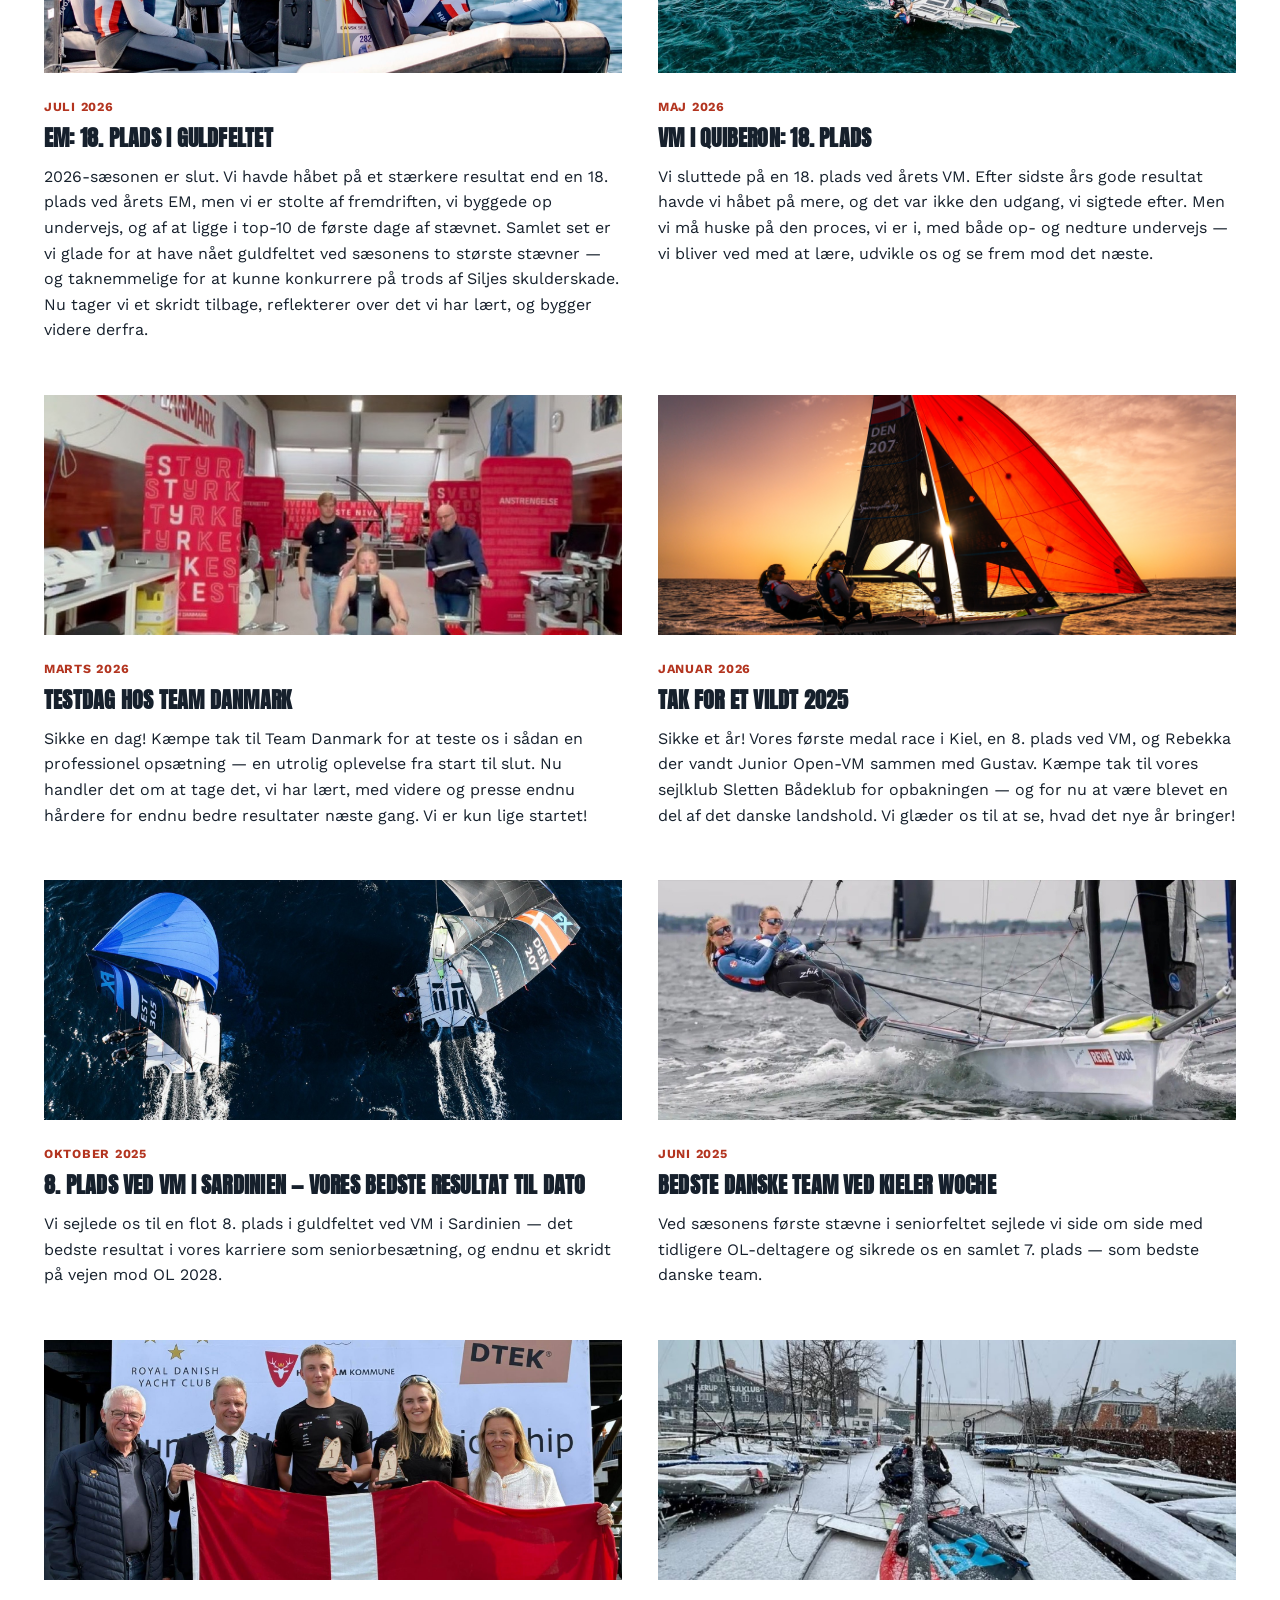
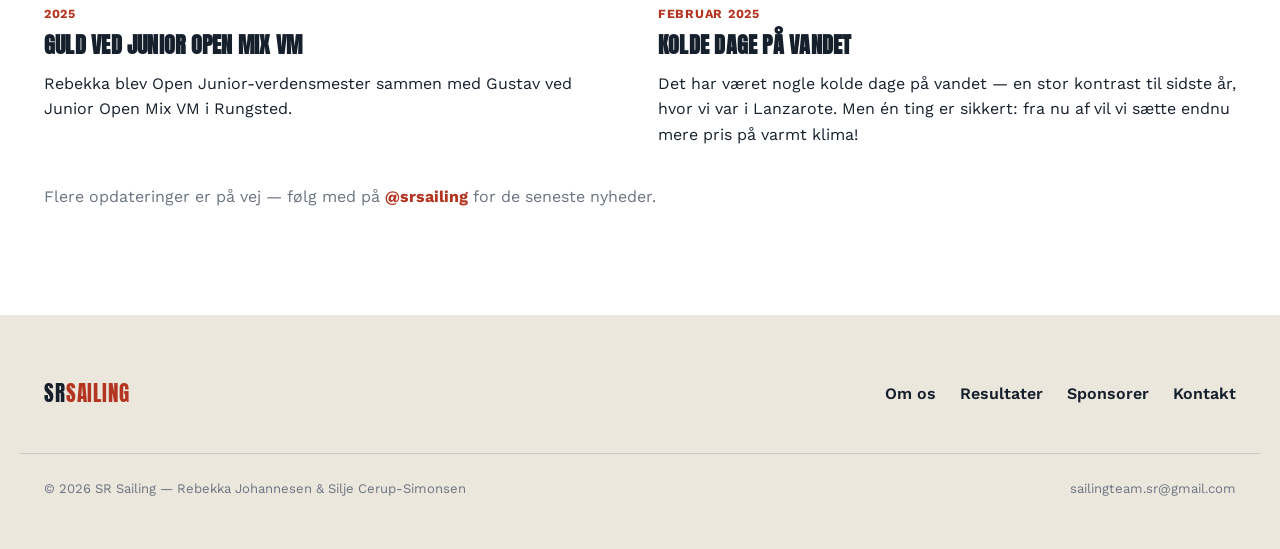
==== commit 305e410e: "Replace one-time heading animation with a continuous scrolling marquee The Nyheder page heading now " ====
--- a/blog.html
+++ b/blog.html
@@ -29,7 +29,15 @@
 <section class="page-hero with-photo" style="background-image: url('assets/images/sr-sailing-team.jpg'); background-position: center 20%;">
   <div class="container">
     <span class="eyebrow">Følg med</span>
-    <h1>Nyheder fra vandet</h1>
+    <h1 class="sr-only">Nyheder fra vandet</h1>
+  </div>
+  <div class="marquee" aria-hidden="true">
+    <div class="marquee-track">
+      <span>Nyheder fra vandet</span>
+      <span>Nyheder fra vandet</span>
+      <span>Nyheder fra vandet</span>
+      <span>Nyheder fra vandet</span>
+    </div>
   </div>
 </section>
 
--- a/assets/css/style.css
+++ b/assets/css/style.css
@@ -576,7 +576,78 @@
 }
 
 .page-hero .eyebrow { color: #ff8a6b; }
-.page-hero h1 { font-size: clamp(2.2rem, 7vw, 4rem); }
+.page-hero h1 {
+  font-size: clamp(2.2rem, 7vw, 4rem);
+  animation: slideInLeft 0.7s cubic-bezier(0.2, 0.8, 0.2, 1) both;
+}
+
+.page-hero .eyebrow {
+  display: inline-block;
+  animation: slideInLeft 0.5s cubic-bezier(0.2, 0.8, 0.2, 1) both;
+}
+
+@keyframes slideInLeft {
+  from {
+    opacity: 0;
+    transform: translateX(-50px);
+  }
+  to {
+    opacity: 1;
+    transform: translateX(0);
+  }
+}
+
+@media (prefers-reduced-motion: reduce) {
+  .page-hero h1,
+  .page-hero .eyebrow {
+    animation: none;
+  }
+}
+
+.sr-only {
+  position: absolute;
+  width: 1px;
+  height: 1px;
+  padding: 0;
+  margin: -1px;
+  overflow: hidden;
+  clip: rect(0, 0, 0, 0);
+  white-space: nowrap;
+  border: 0;
+}
+
+.marquee {
+  position: relative;
+  width: 100%;
+  overflow: hidden;
+  margin-top: 8px;
+}
+
+.marquee-track {
+  display: flex;
+  width: max-content;
+  animation: marqueeScroll 14s linear infinite;
+}
+
+.marquee-track span {
+  font-family: "Anton", sans-serif;
+  text-transform: uppercase;
+  font-size: clamp(2.2rem, 7vw, 4rem);
+  color: var(--white);
+  white-space: nowrap;
+  padding-right: 60px;
+}
+
+@keyframes marqueeScroll {
+  from { transform: translateX(-50%); }
+  to { transform: translateX(0%); }
+}
+
+@media (prefers-reduced-motion: reduce) {
+  .marquee-track {
+    animation: none;
+  }
+}
 
 .page-hero.with-photo {
   position: relative;
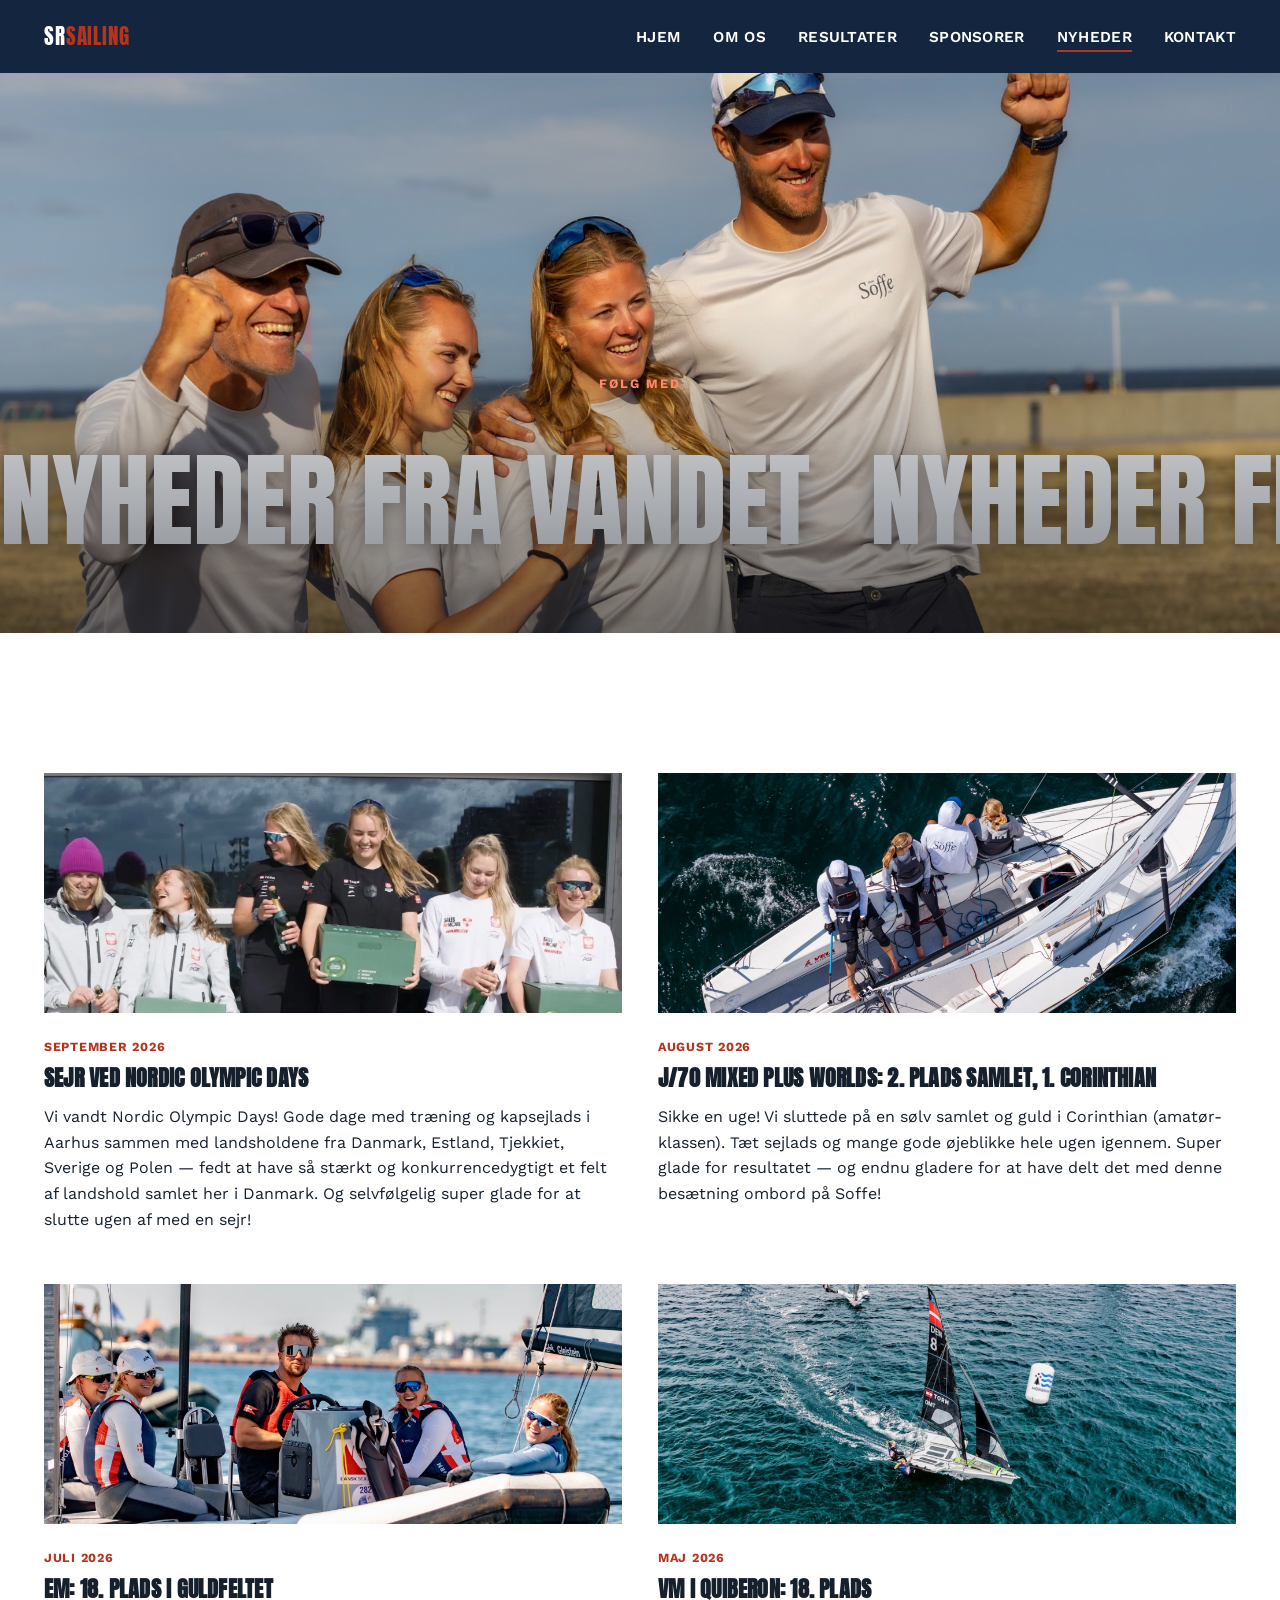
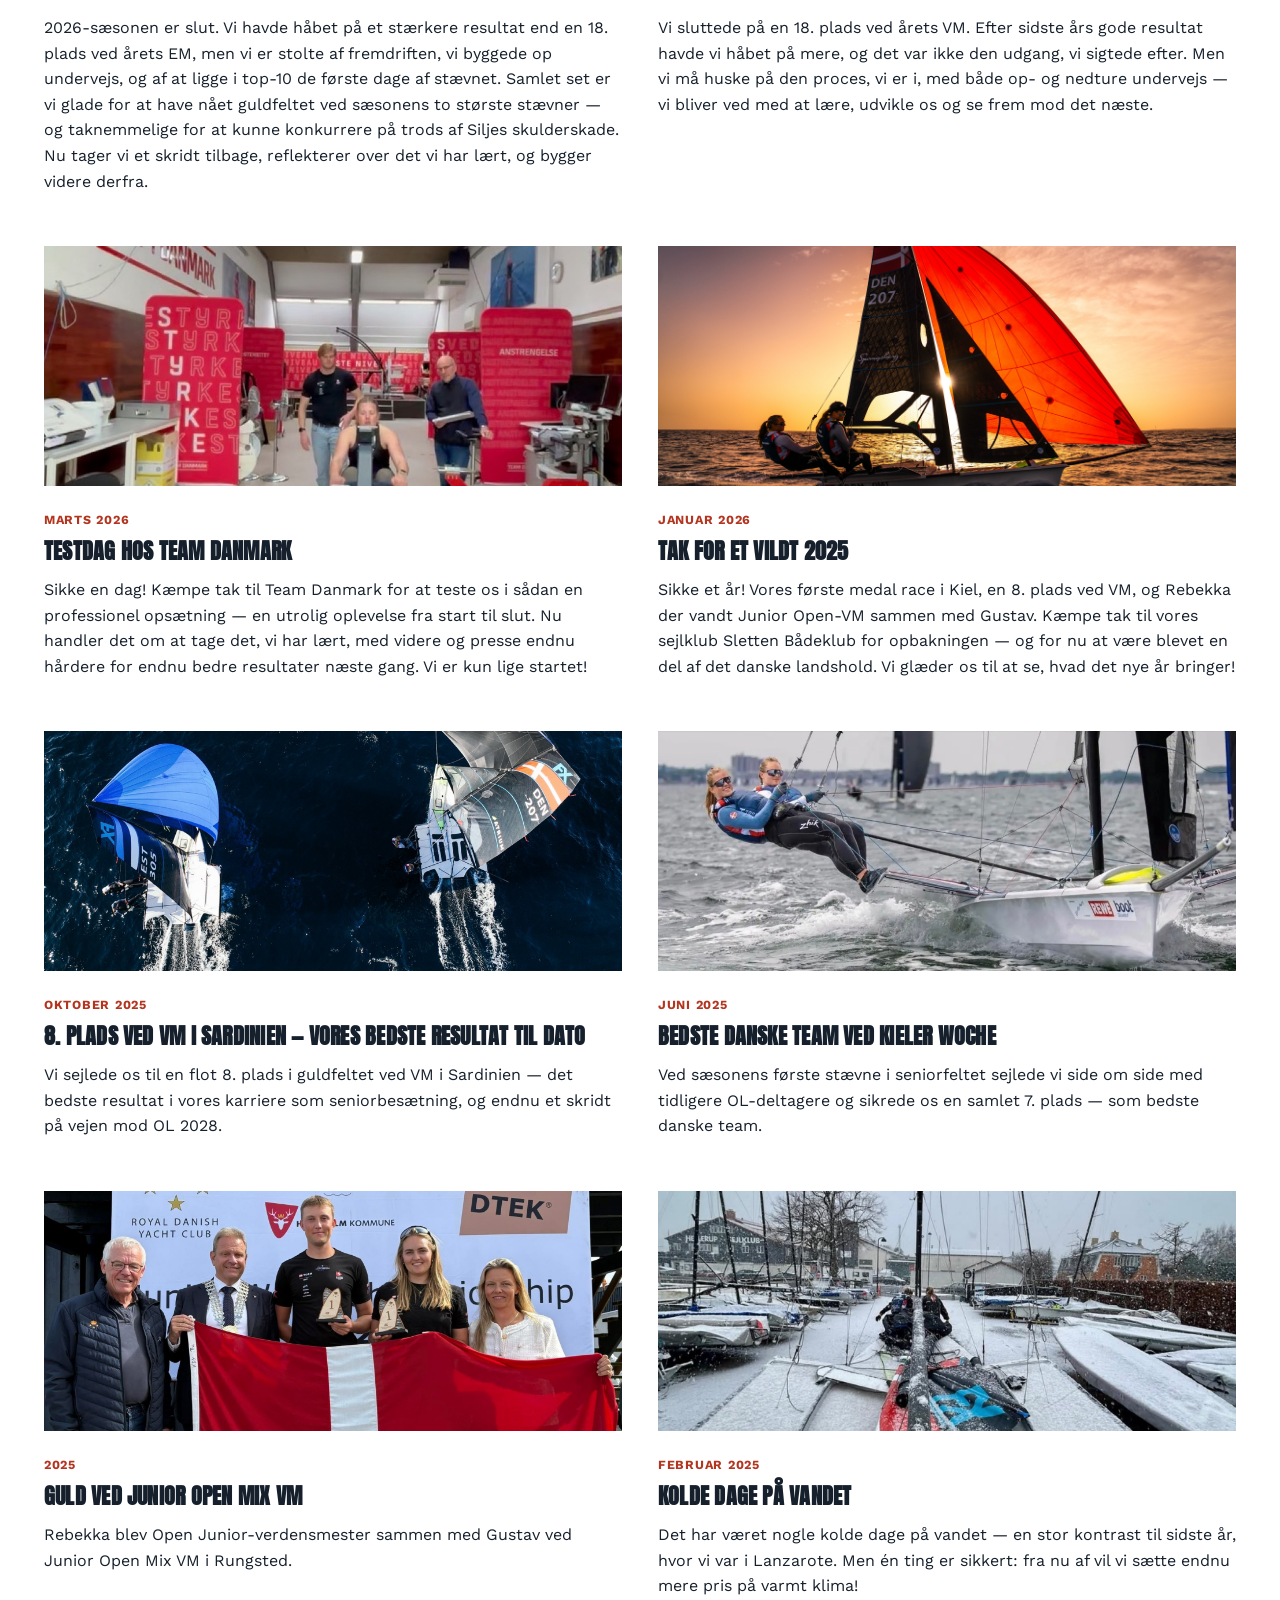
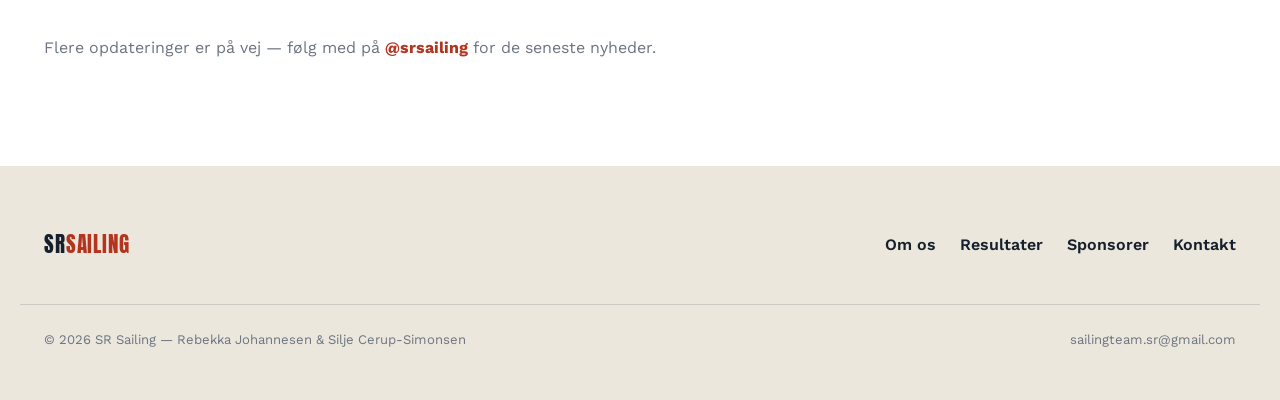
==== commit 4e599e4e: "Use medal terms (Guld/Sølv) instead of place numbers for J/70 Worlds Co-Authored-By: Claude Sonnet 5" ====
--- a/blog.html
+++ b/blog.html
@@ -56,7 +56,7 @@
         <img src="assets/images/j70-worlds.jpg" alt="Rebekka og Silje til J/70 Mixed Plus Worlds">
         <span class="post-date">August 2026</span>
         <h3>J/70 Mixed Plus Worlds: 2. plads samlet, 1. Corinthian</h3>
-        <p>Sikke en uge! Vi sluttede på en 2. plads samlet og 1. plads i Corinthian (amatør-klassen). Tæt sejlads og mange gode øjeblikke hele ugen igennem. Super glade for resultatet — og endnu gladere for at have delt det med denne besætning ombord på Soffe!</p>
+        <p>Sikke en uge! Vi sluttede på en sølv samlet og guld i Corinthian (amatør-klassen). Tæt sejlads og mange gode øjeblikke hele ugen igennem. Super glade for resultatet — og endnu gladere for at have delt det med denne besætning ombord på Soffe!</p>
       </article>
 
       <article class="post-card" id="euros26">
--- a/assets/css/style.css
+++ b/assets/css/style.css
@@ -436,12 +436,19 @@
 }
 
 .sponsor-pill {
+  display: inline-block;
   background: rgba(255,255,255,0.08);
   border: 1px solid rgba(255,255,255,0.25);
   padding: 14px 26px;
   border-radius: var(--radius-pill);
   font-weight: 700;
   letter-spacing: 0.03em;
+  transition: transform 0.2s ease, box-shadow 0.2s ease;
+}
+
+.sponsor-pill:hover {
+  transform: translateY(-3px);
+  box-shadow: 0 10px 24px rgba(20, 38, 63, 0.15);
 }
 
 .section-cream .sponsor-pill {
@@ -601,6 +608,25 @@
   .page-hero h1,
   .page-hero .eyebrow {
     animation: none;
+  }
+}
+
+.reveal {
+  opacity: 0;
+  transform: translateY(28px);
+  transition: opacity 0.7s ease, transform 0.7s ease;
+}
+
+.reveal.is-visible {
+  opacity: 1;
+  transform: translateY(0);
+}
+
+@media (prefers-reduced-motion: reduce) {
+  .reveal {
+    opacity: 1;
+    transform: none;
+    transition: none;
   }
 }
 
@@ -632,8 +658,9 @@
 .marquee-track span {
   font-family: "Anton", sans-serif;
   text-transform: uppercase;
-  font-size: clamp(2.2rem, 7vw, 4rem);
-  color: var(--white);
+  font-size: clamp(3rem, 10vw, 6.5rem);
+  color: var(--white);
+  text-shadow: 0 2px 20px rgba(0,0,0,0.4);
   white-space: nowrap;
   padding-right: 60px;
 }
@@ -653,15 +680,19 @@
   position: relative;
   background-size: cover;
   background-position: center;
-  padding: 340px 0 220px;
+  min-height: 560px;
+  padding: 140px 0 50px;
   overflow: hidden;
+  display: flex;
+  flex-direction: column;
+  justify-content: flex-end;
 }
 
 .page-hero.with-photo::after {
   content: "";
   position: absolute;
   inset: 0;
-  background: linear-gradient(180deg, rgba(10,18,30,0.75) 0%, rgba(10,18,30,0.35) 45%, rgba(10,18,30,0.85) 100%);
+  background: linear-gradient(180deg, rgba(10,18,30,0.08) 0%, rgba(10,18,30,0.02) 40%, rgba(10,18,30,0.55) 100%);
 }
 
 .page-hero.with-photo .container {
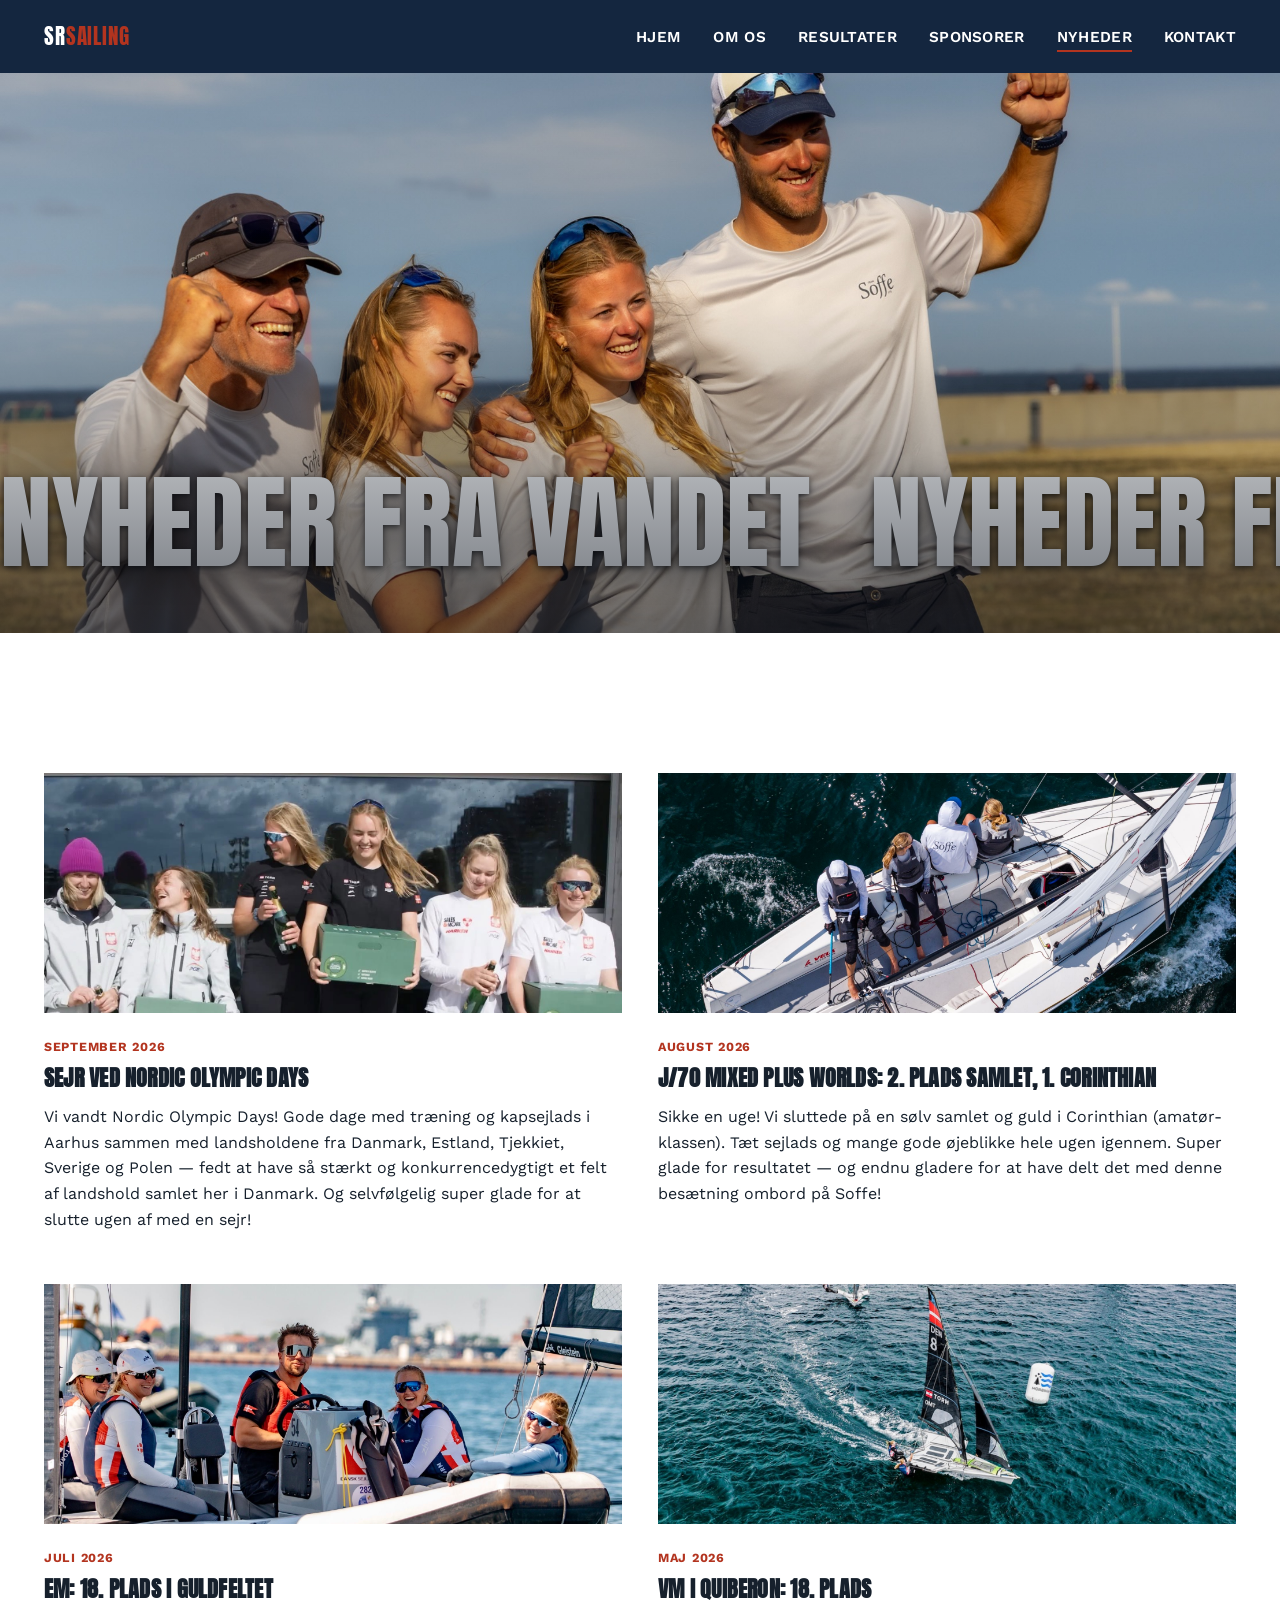
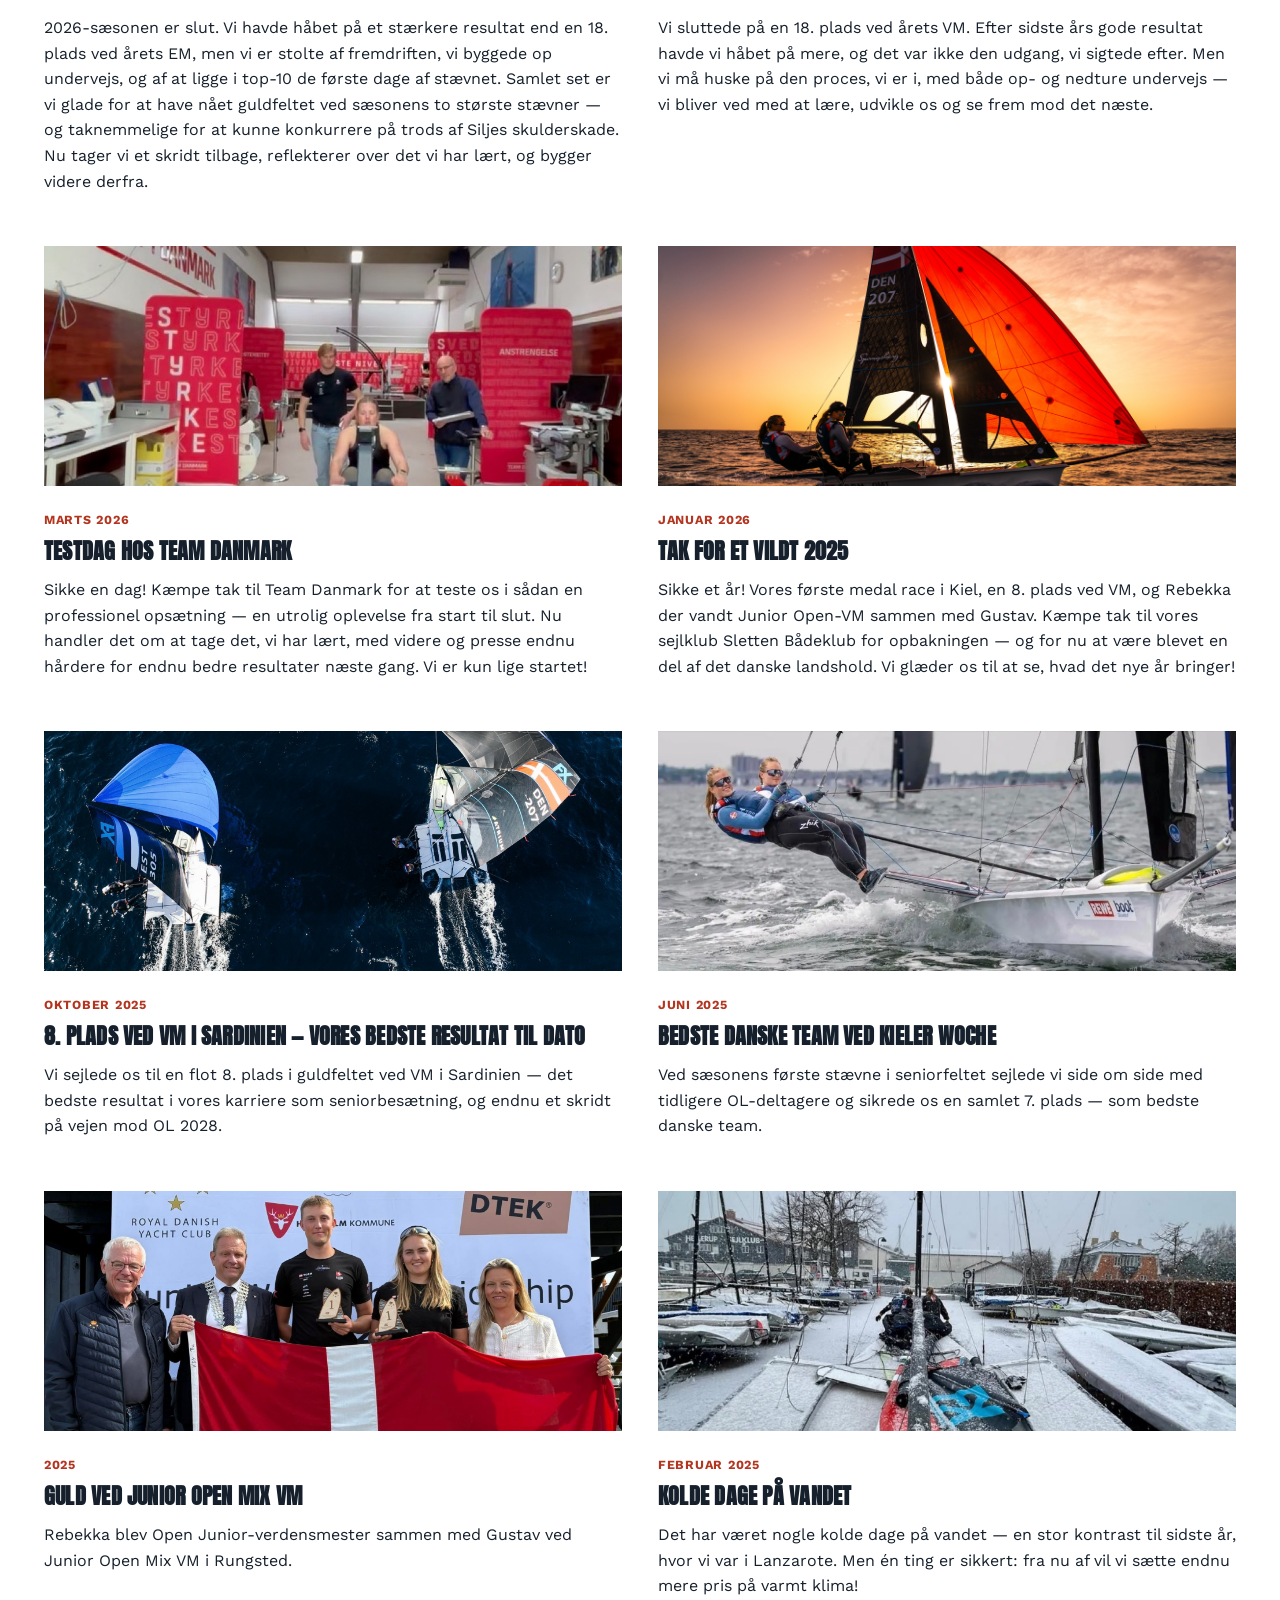
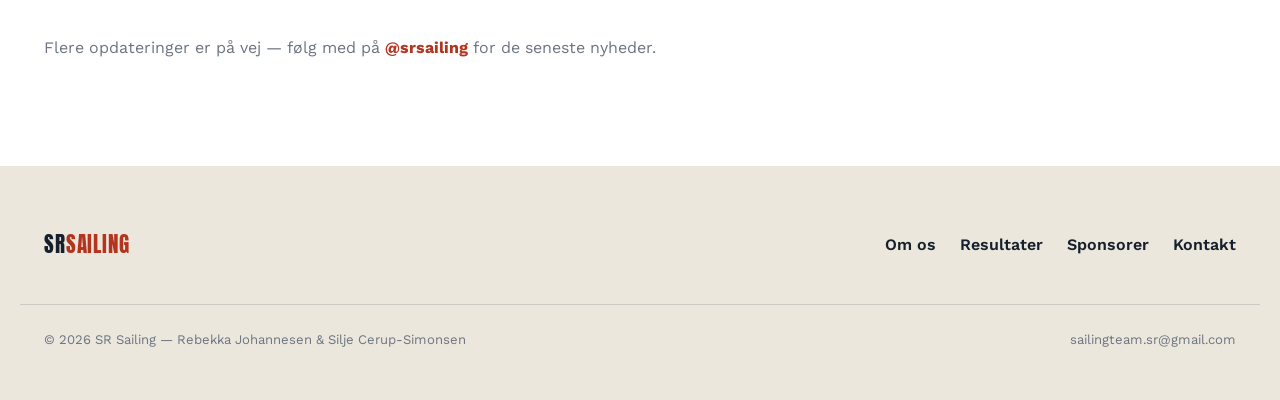
==== commit f5dbffff: "Remove "Følg med" eyebrow, strengthen text contrast, push marquee lower Co-Authored-By: Claude Sonne" ====
--- a/blog.html
+++ b/blog.html
@@ -28,7 +28,6 @@
 
 <section class="page-hero with-photo" style="background-image: url('assets/images/sr-sailing-team.jpg'); background-position: center 20%;">
   <div class="container">
-    <span class="eyebrow">Følg med</span>
     <h1 class="sr-only">Nyheder fra vandet</h1>
   </div>
   <div class="marquee" aria-hidden="true">
--- a/assets/css/style.css
+++ b/assets/css/style.css
@@ -630,6 +630,48 @@
   }
 }
 
+.split-cta {
+  display: grid;
+  grid-template-columns: 1fr 1fr;
+}
+
+.split-cta-col {
+  padding: 90px clamp(24px, 5vw, 70px);
+}
+
+@media (max-width: 780px) {
+  .split-cta {
+    grid-template-columns: 1fr;
+  }
+}
+
+.ig-strip {
+  text-align: center;
+  padding: 36px 24px;
+}
+
+.ig-link {
+  display: inline-flex;
+  align-items: center;
+  gap: 10px;
+  font-weight: 700;
+  text-transform: uppercase;
+  letter-spacing: 0.05em;
+  font-size: 0.85rem;
+  color: var(--navy);
+  transition: color 0.2s ease;
+}
+
+.ig-link:hover {
+  color: var(--red);
+}
+
+.ig-link svg {
+  width: 24px;
+  height: 24px;
+  flex-shrink: 0;
+}
+
 .sr-only {
   position: absolute;
   width: 1px;
@@ -660,9 +702,19 @@
   text-transform: uppercase;
   font-size: clamp(3rem, 10vw, 6.5rem);
   color: var(--white);
-  text-shadow: 0 2px 20px rgba(0,0,0,0.4);
+  text-shadow: 0 2px 6px rgba(0,0,0,0.7), 0 8px 34px rgba(0,0,0,0.55);
   white-space: nowrap;
   padding-right: 60px;
+}
+
+.marquee.on-light {
+  margin-top: 0;
+  margin-bottom: 30px;
+}
+
+.marquee.on-light .marquee-track span {
+  color: var(--red);
+  text-shadow: none;
 }
 
 @keyframes marqueeScroll {
@@ -681,7 +733,7 @@
   background-size: cover;
   background-position: center;
   min-height: 560px;
-  padding: 140px 0 50px;
+  padding: 140px 0 28px;
   overflow: hidden;
   display: flex;
   flex-direction: column;
@@ -692,7 +744,7 @@
   content: "";
   position: absolute;
   inset: 0;
-  background: linear-gradient(180deg, rgba(10,18,30,0.08) 0%, rgba(10,18,30,0.02) 40%, rgba(10,18,30,0.55) 100%);
+  background: linear-gradient(180deg, rgba(10,18,30,0.08) 0%, rgba(10,18,30,0.02) 40%, rgba(10,18,30,0.6) 100%);
 }
 
 .page-hero.with-photo .container {
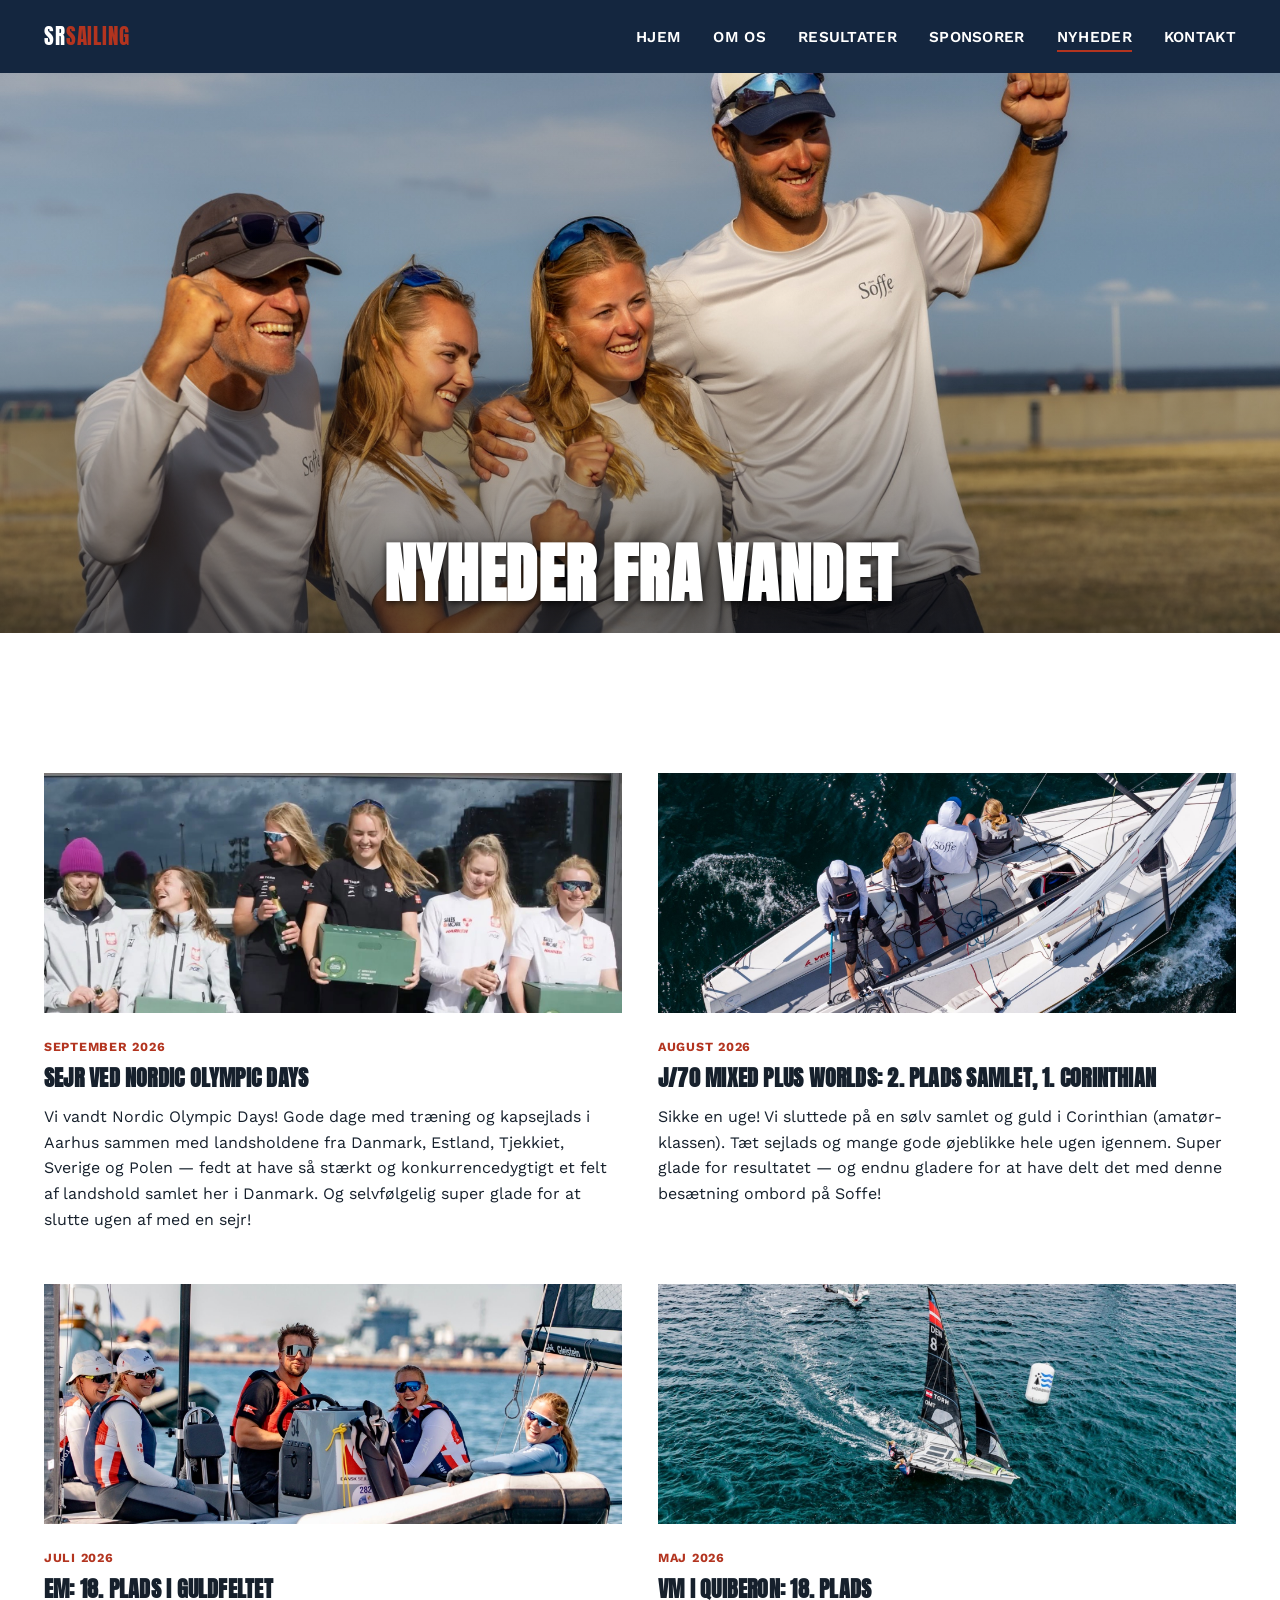
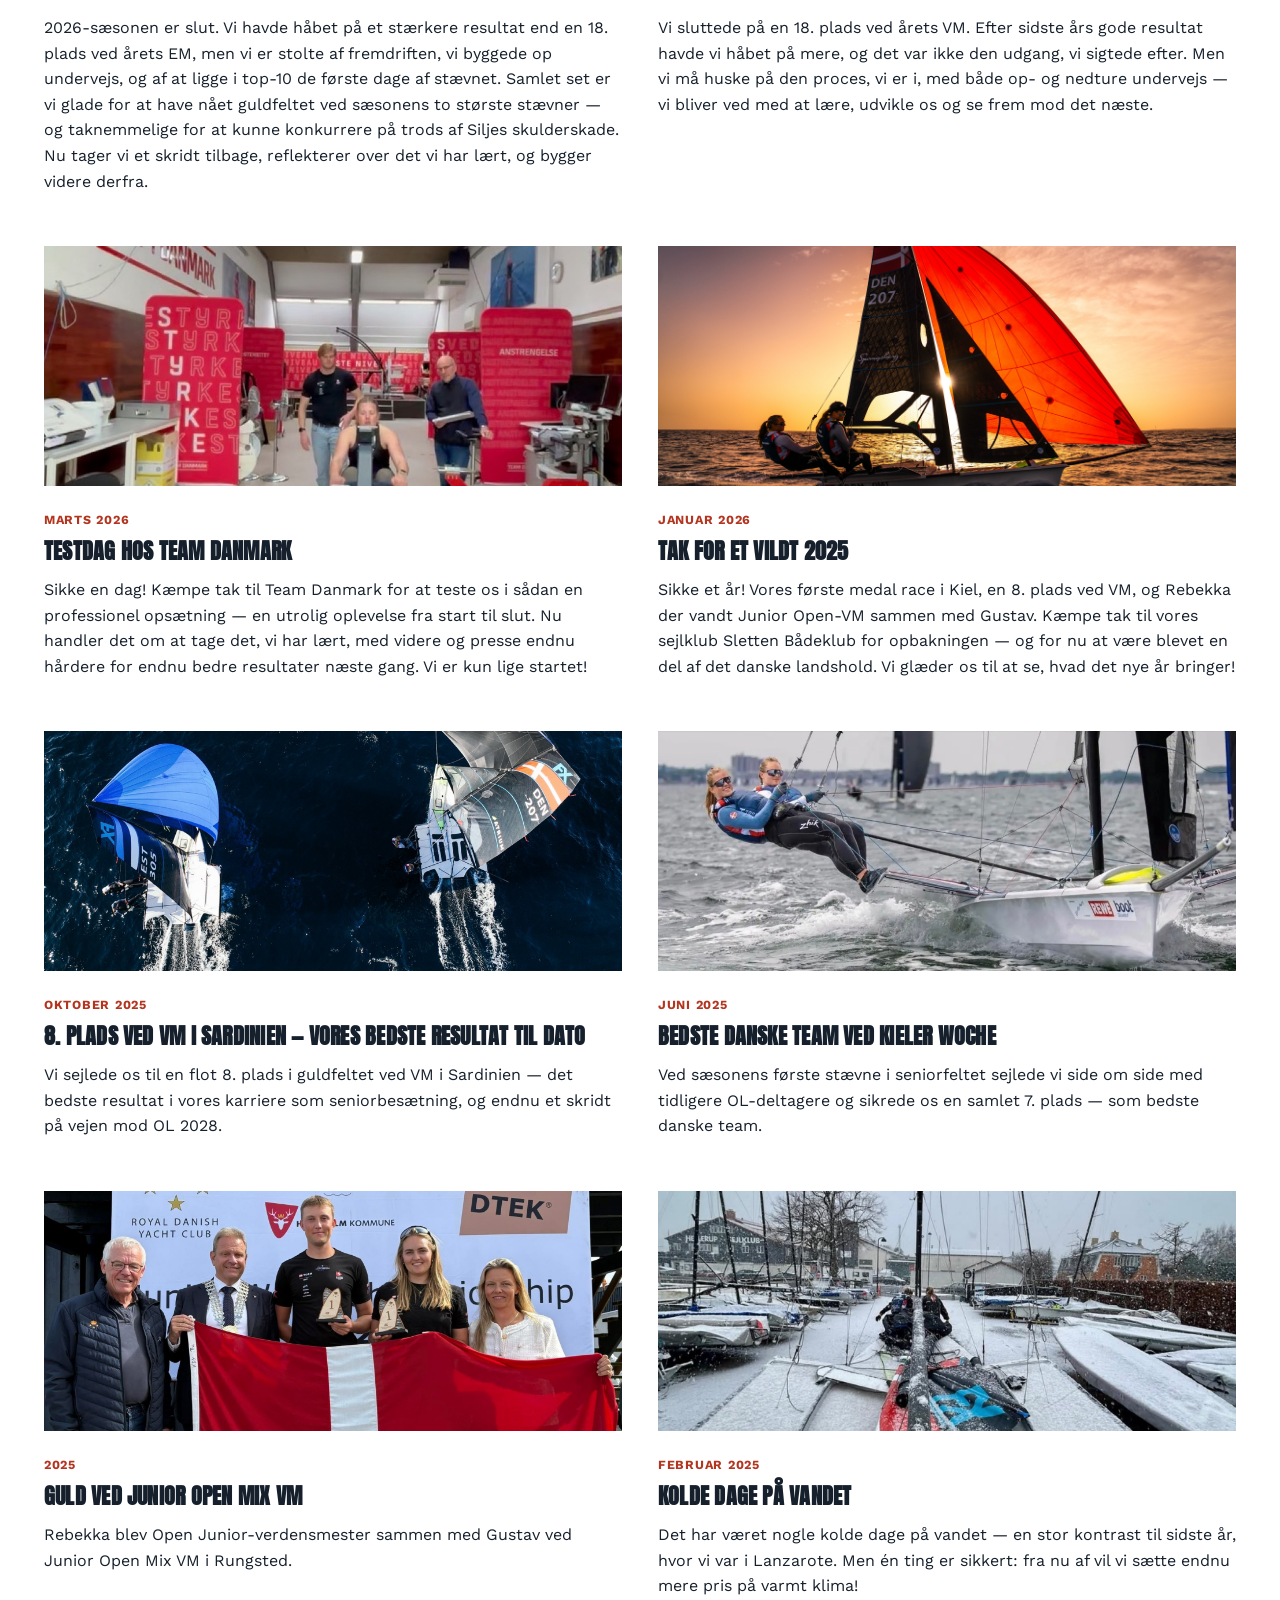
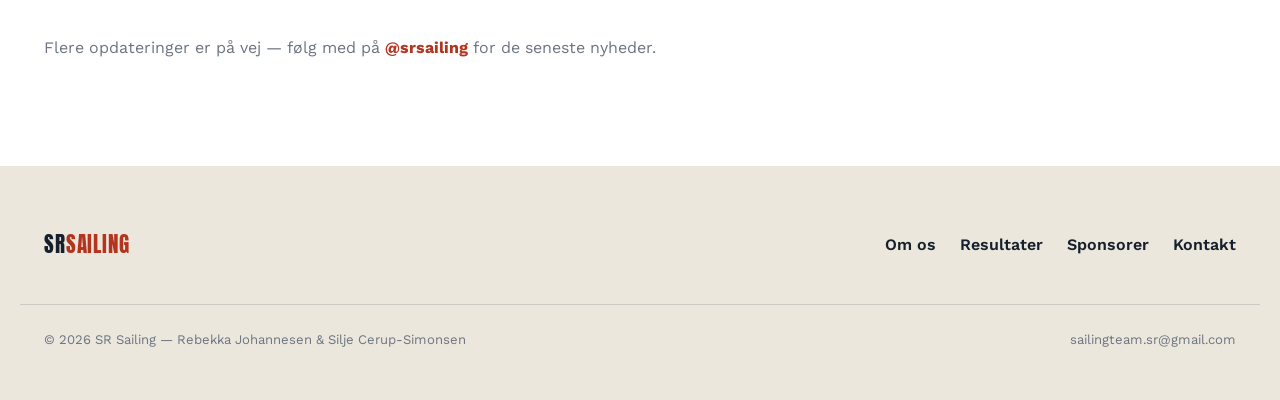
==== commit e932f1bd: "Revert Nyheder page heading to static (drop the marquee) Co-Authored-By: Claude Sonnet 5 <noreply@an" ====
--- a/blog.html
+++ b/blog.html
@@ -28,15 +28,7 @@
 
 <section class="page-hero with-photo" style="background-image: url('assets/images/sr-sailing-team.jpg'); background-position: center 20%;">
   <div class="container">
-    <h1 class="sr-only">Nyheder fra vandet</h1>
-  </div>
-  <div class="marquee" aria-hidden="true">
-    <div class="marquee-track">
-      <span>Nyheder fra vandet</span>
-      <span>Nyheder fra vandet</span>
-      <span>Nyheder fra vandet</span>
-      <span>Nyheder fra vandet</span>
-    </div>
+    <h1 style="color: var(--white); text-shadow: 0 2px 6px rgba(0,0,0,0.7), 0 8px 34px rgba(0,0,0,0.55);">Nyheder fra vandet</h1>
   </div>
 </section>
 
--- a/assets/css/style.css
+++ b/assets/css/style.css
@@ -648,6 +648,7 @@
 .ig-strip {
   text-align: center;
   padding: 36px 24px;
+  background: var(--cream);
 }
 
 .ig-link {
